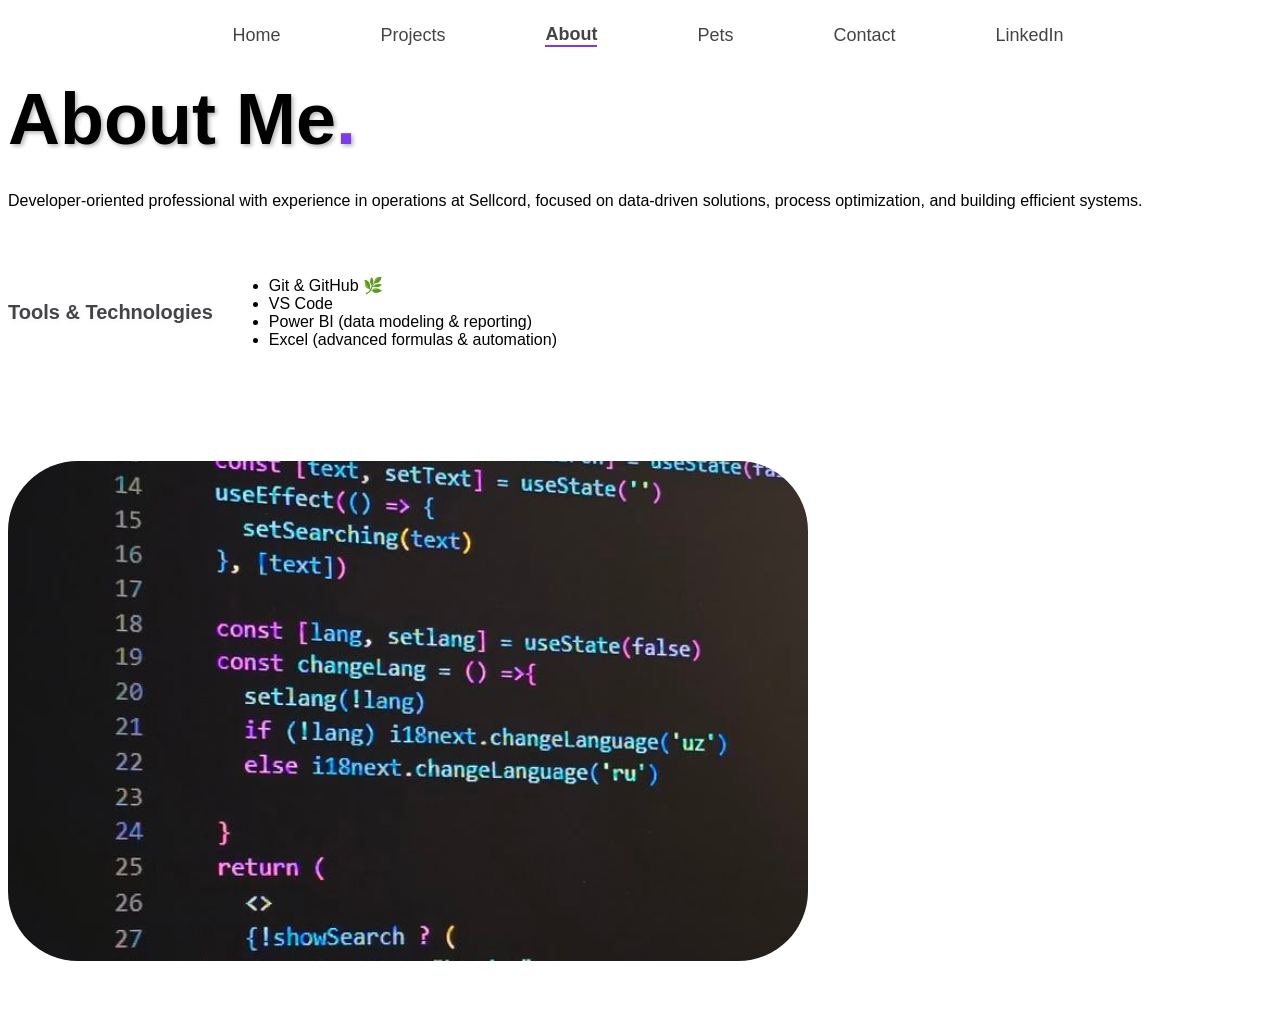
==== about.html @ 7e13dedf "Add files via upload" ====
<!DOCTYPE html>
<html lang="en">
<head>
    <meta charset="UTF-8">
    <meta name="viewport" content="width=device-width, initial-scale=1.0">
    <title>About Me</title>
    <link rel="stylesheet" href="style.css">
</head>
<body class="aboutmepage">

    <header class="header">

        <a href="index.html" id="home" >Home</a>
        <a href="https://github.com/melissagarridos?tab=repositories" id="projects">Projects</a>
        <a href="about.html" id="about" class="active">About</a>
        <a href="pets.html" id="pets">Pets</a>
        <a href="contact.html" id="get-in-touch">Contact</a>
        <a href="https://www.linkedin.com/in/melissavgs/" id="linkedin">LinkedIn</a>
        
    </header>


    <section class="centertitle" id="aboutme">
        <span id="centertitle">About Me<span id="highlight">.</span>
    </section>

    <section id="abouttxt">
        <div id="aboutbox"></div>
        <div id="descriptiontxt">Developer-oriented professional with experience in operations at Sellcord, focused on data-driven solutions, process optimization, and building efficient systems.
    
        </div>
        <div class="techtools">
            <span id="tech-title">Tools & Technologies</span>

            <ul id="tools">
                <li>Git & GitHub 🌿</li>
                <li>VS Code</li>
                <li>Power BI (data modeling & reporting)</li>
                <li>Excel (advanced formulas & automation)</li>
            </ul>
        </div>
    </section>
    <section id="tech-section">
        <div>
            <img src="code.jpg" id="photo-code">
        </div>
    </section>
<script src="index.js"></script> 
</body>
</html>
---- style.css ----
* {
    font-family: 'Segoe UI', Tahoma, Geneva, Verdana, sans-serif;
}
:root {
  --primary: #7C3AED;
  --primary-light: #C4B5FD;
  --text: #444444;
  --border: #E5E7EB;
  --bg: #FFFFFF;
  --radius: 8px;
  --shadow: 0 8px 20px rgba(181, 127, 228, 0.15);
}
html, body {
    height: 100%;
    width: 100%;
}

.header {
    top: 0;
    width: 100%;
    position: fixed;
    display: flex;
    justify-content: center;
    align-items: center;
    gap: 100px;
    height: 70px;
    font-weight: 500;
    
}

#home, #projects, #about, #linkedin, #get-in-touch, #pets {
    color: #444444;
    font-family: 'Segoe UI', Tahoma, Geneva, Verdana, sans-serif;
    text-decoration: none;
    font-size: 18px;
    
}

.header #about:hover {
    color: #C4B5FD;
}

.header #home:hover {
    color: #C4B5FD;
}

.header #projects:hover {
    color: #C4B5FD;
}

.header #get-in-touch:hover {
    color: #C4B5FD;
}

.header #linkedin:hover {
    color: #C4B5FD;
}

.header #pets:hover {
    color: #C4B5FD;
}

.header a.active {
  font-weight: 600;
  border-bottom: 2px solid #7C3AED;
}

.layout {
    display: grid;
    grid-template-columns: 50% 50%;
    height: calc(100dvh - 70px);
}


.personal-information {
    display: grid;
    grid-template-rows: 1fr 0.3fr 1.5fr 0.5fr 0.3fr 0.5fr 1fr;
        grid-template-areas:
        "empty"
        "presentation"
        "title"
        "description"
        "skill"
        "."
        ".";

    height: 100%;
    margin-left: 50px;
}

#presentation { 
    grid-area: presentation;
    font-size: 18px;
}

#title { 
    grid-area: title; 
    font-size: 100px;
    font-weight: bold;
    text-shadow: 2px 2px 4px rgba(0, 0, 0, 0.3);
}

#contacttitle {
    display: flex;
    justify-content: center;
    align-items: center;
    margin-top: 50px;
    font-size: 100px;
    font-weight: bold;
    text-shadow: 2px 2px 4px rgba(0, 0, 0, 0.3);
}

#highlight { 
    color: #7C3AED;
}

#description { 
    margin-top: 20px;
    grid-area: description; 
    font-size: 18px;
    color: #444444;

}

.skill-box {
    grid-area: skill;
    display: flex;
    gap: 16px; 
    margin-top: 10px;
    font-size: 15px;
    
}

#skills {
    text-shadow: 2px 2px 4px rgba(0, 0, 0, 0.3);
    font-size: 32px;
}

#skills:hover {
    transform: translateY(-2px);
}

.contacts #contact:hover {
    color: #C4B5FD;
    transform: translateY(-2px);
    box-shadow: 0 8px 20px rgba(181, 127, 228, 0.35);
    color: aliceblue;
}

.contacts #linkedin:hover {
    color: #C4B5FD;
    transform: translateY(-2px);
    box-shadow: 0 8px 20px rgba(181, 127, 228, 0.35);
    color: aliceblue;
}

.contacts #github:hover {
    color: #C4B5FD;
    transform: translateY(-2px);
    box-shadow: 0 8px 20px rgba(181, 127, 228, 0.35);
    color: aliceblue;
}

.photo {
    display: flex;
    align-items: center;
    justify-content: center;
}

.photo img {
    width: 300px;
    height: 300px;
    border-radius: 50%;
    object-fit: cover;
    display: block;
    margin: 0 auto 1rem;
    padding: 30px;
    border: 2px solid #e8d5ff;
    transition: border-color 0.3s;
}

.photo img:hover {
    color: #C4B5FD;
    transform: translateY(-2px);
    box-shadow: 0 8px 20px rgba(181, 127, 228, 0.35);
}

body.aboutmepage {
    display: grid;
    grid-template-rows: auto auto 600px auto;

    grid-template-areas:
        "title"
        "description"
        "stack"
        "stack";
    height: 100vh;
    gap: 32px;

} 

.centertitle {
    grid-area: title;
    display: flex;
}

#centertitle  {
    margin-top: 70px;
    display: flex;
    align-items: flex-end;
    font-size: 72px;
    font-weight: bold;
    text-shadow: 2px 2px 4px rgba(0, 0, 0, 0.3);
}

#abouttxt {
    grid-area: description;
    margin-right: 90px;
}

.techtools {
    display: flex;
    gap: 16px; 
    margin-top: 50px;
}

#tech-title {
    display: flex;
    align-items: center;
    gap: 2em;
    font-size: 20px;
    font-weight: bold;
    color: #444444;
    text-shadow: 2px 2px 4px rgba(181, 127, 228, 0.1);
}

#tech-section {
    display: flex;
    align-items: center;
    grid-area: stack;
}

#photo-code {
    height: 500px;
    width: 800px;
    border-radius: 70px;
    object-fit: cover;
}

.field {
  display: flex;
  flex-direction: column;
  gap: 6px;
  margin-top: 0;
}

#submitbtn {
  width: 100%;
  height: 48px;
  border-radius: var(--radius);
  background: var(--primary);
  border: none;
  color: #fff;
  font-size: 14px;
  font-weight: 600;
  cursor: pointer;
  transition: all 0.25s ease;
}

#submitbtn:hover {
  transform: translateY(-2px);
  box-shadow: var(--shadow);
}
.success-msg {
    display: none;
    background: rgba(184,255,87,0.07);
    padding: 1.2rem 1.5rem;

    font-size: 0.85rem;
    text-align: center;
    line-height: 1.6;
}

.contact-form {
  width: 100%;
  max-width: 500px;
  display: flex;
  flex-direction: column;
  gap: 20px;
}

input,
textarea {
  width: 100%;
  padding: 12px 14px;
  border-radius: var(--radius);
  border: 1px solid var(--border);
  font-size: 14px;
  font-family: inherit;
  transition: all 0.2s ease;
}

input:focus,
textarea:focus {
  outline: none;
  border-color: var(--primary);
  box-shadow: 0 0 0 3px rgba(124, 58, 237, 0.15);
}

#form {
  display: flex;
  justify-content: center;
  align-items: center;
  padding-top: 50px; /* space for fixed header */
}

.petslayout {
    display: grid;
    grid-template-rows: auto auto;

    grid-template-areas:
        "title"
        "cards";

    height: 100vh;
  
}

.centertitle {
    grid-area: title;
    align-items: flex-start;
}

.cardcontainer {
    grid-area: cards;
    display: grid;
    grid-template-columns: repeat(4, 1fr);
    gap: 5px;
    justify-items: center; /* centra las cards */
}
.petcard {
    width: 300px;
    height: 400px;
    perspective: 1000px; /* clave para 3D */
}

.cardinner {
    width: 100%;
    height: 100%;
    position: relative;
    transition: transform 0.6s;
    transform-style: preserve-3d;
}

/* Aquí ocurre el flip */
.petcard:hover .cardinner {
    transform: rotateY(180deg);
}

.cardfront, .cardback {
    position: absolute;
    width: 100%;
    height: 100%;
    border-radius: 25px;
    backface-visibility: hidden; /* oculta el lado trasero */
}


/* Reverso */
.cardback {
    background-color: #e8d5ff;
    transform: rotateY(180deg);
    display: flex;
    justify-content: center;
    align-items: center;
    flex-direction: column;
}

.cardfront {
    background-color: #C4B5FD;
    border-radius: 25px;
    overflow: hidden; /* 🔑 clave: recorta la imagen dentro del borde */
}

.petphoto {
    width: 100%;
    height: 100%;
}

.petphoto img {
    width: 100%;
    height: 100%;
    object-fit: cover;   /* llena sin deformarse */
    object-position: center; /* centra la imagen */
    display: block;
}
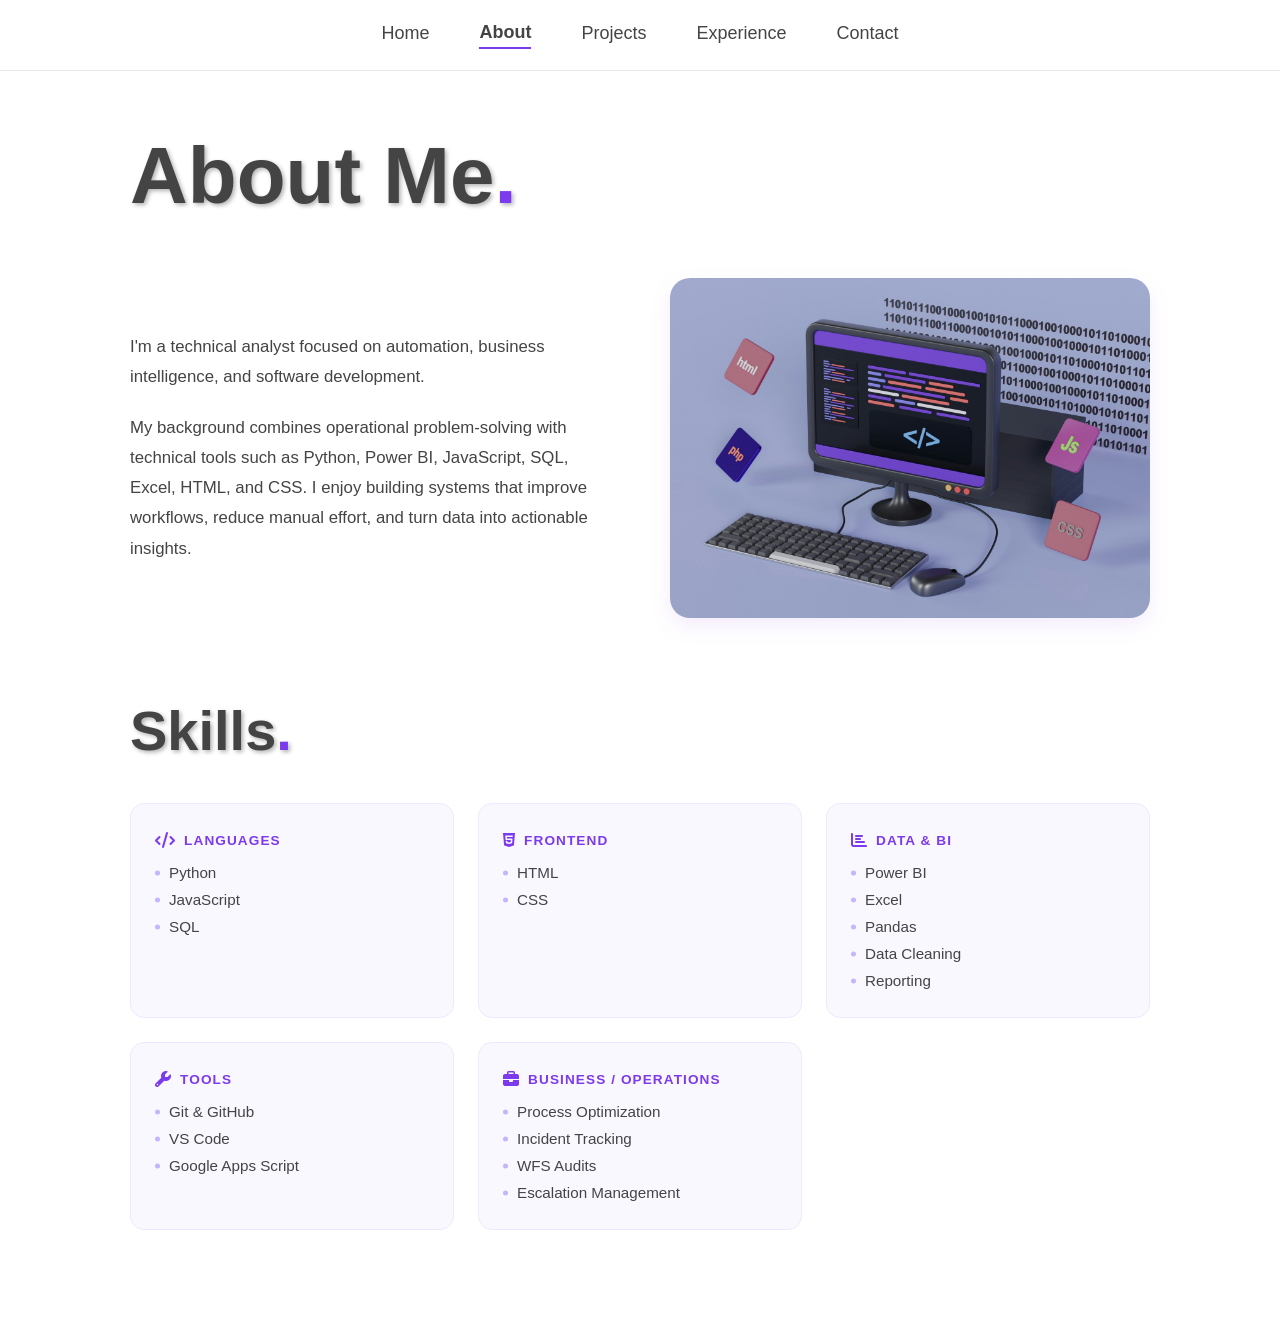
==== commit 55dc59dd: "update" ====
--- a/about.html
+++ b/about.html
@@ -3,48 +3,111 @@
 <head>
     <meta charset="UTF-8">
     <meta name="viewport" content="width=device-width, initial-scale=1.0">
-    <title>About Me</title>
+    <title>About — Melissa Garrido</title>
     <link rel="stylesheet" href="style.css">
+    <link rel="stylesheet" href="https://cdnjs.cloudflare.com/ajax/libs/font-awesome/6.4.0/css/all.min.css">
 </head>
-<body class="aboutmepage">
+<body>
+
 
     <header class="header">
-
-        <a href="index.html" id="home" >Home</a>
-        <a href="https://github.com/melissagarridos?tab=repositories" id="projects">Projects</a>
-        <a href="about.html" id="about" class="active">About</a>
-        <a href="pets.html" id="pets">Pets</a>
-        <a href="contact.html" id="get-in-touch">Contact</a>
-        <a href="https://www.linkedin.com/in/melissavgs/" id="linkedin">LinkedIn</a>
-        
+        <a href="index.html" class="headerbtn">Home</a>
+        <a href="about.html" class="active headerbtn">About</a>
+        <a href="projects.html" class="headerbtn">Projects</a>
+        <a href="experience.html" class="headerbtn">Experience</a>
+        <a href="contact.html" class="headerbtn">Contact</a>
     </header>
 
+    <main class="about-page">
 
-    <section class="centertitle" id="aboutme">
-        <span id="centertitle">About Me<span id="highlight">.</span>
-    </section>
+        <!-- ── Page Title ── -->
+        <section class="about-hero">
+            <h1 class="title">About Me<span class="highlight">.</span></h1>
+        </section>
 
-    <section id="abouttxt">
-        <div id="aboutbox"></div>
-        <div id="descriptiontxt">Developer-oriented professional with experience in operations at Sellcord, focused on data-driven solutions, process optimization, and building efficient systems.
-    
-        </div>
-        <div class="techtools">
-            <span id="tech-title">Tools & Technologies</span>
+        <!-- ── Bio + Photo ── -->
+        <section class="about-bio-grid">
+            <div class="about-bio-text">
+                <p>
+                    I'm a technical analyst focused on automation, business intelligence, and software development.
+                </p>
+                <p>
+                    My background combines operational problem-solving with technical tools such as Python, Power BI, JavaScript, SQL, Excel, HTML, and CSS. I enjoy building systems that improve workflows, reduce manual effort, and turn data into actionable insights.
+                </p>
+            </div>
+            <div class="about-photo">
+                <img src="Assets/coding.jpg" alt="Melissa at work" id="photo-code">
+            </div>
+        </section>
 
-            <ul id="tools">
-                <li>Git & GitHub 🌿</li>
-                <li>VS Code</li>
-                <li>Power BI (data modeling & reporting)</li>
-                <li>Excel (advanced formulas & automation)</li>
-            </ul>
-        </div>
-    </section>
-    <section id="tech-section">
-        <div>
-            <img src="code.jpg" id="photo-code">
-        </div>
-    </section>
-<script src="index.js"></script> 
+        <!-- ── Skills ── -->
+        <section class="about-skills">
+            <h2 class="about-skills-title">Skills<span class="highlight">.</span></h2>
+
+            <div class="skills-grid">
+
+                <div class="skill-category">
+                    <h3 class="skill-cat-title">
+                        <i class="fa-solid fa-code"></i> Languages
+                    </h3>
+                    <ul class="skill-list">
+                        <li>Python</li>
+                        <li>JavaScript</li>
+                        <li>SQL</li>
+                    </ul>
+                </div>
+
+                <div class="skill-category">
+                    <h3 class="skill-cat-title">
+                        <i class="fa-brands fa-html5"></i> Frontend
+                    </h3>
+                    <ul class="skill-list">
+                        <li>HTML</li>
+                        <li>CSS</li>
+                    </ul>
+                </div>
+
+                <div class="skill-category">
+                    <h3 class="skill-cat-title">
+                        <i class="fa-solid fa-chart-bar"></i> Data &amp; BI
+                    </h3>
+                    <ul class="skill-list">
+                        <li>Power BI</li>
+                        <li>Excel</li>
+                        <li>Pandas</li>
+                        <li>Data Cleaning</li>
+                        <li>Reporting</li>
+                    </ul>
+                </div>
+
+                <div class="skill-category">
+                    <h3 class="skill-cat-title">
+                        <i class="fa-solid fa-wrench"></i> Tools
+                    </h3>
+                    <ul class="skill-list">
+                        <li>Git &amp; GitHub</li>
+                        <li>VS Code</li>
+                        <li>Google Apps Script</li>
+                    </ul>
+                </div>
+
+                <div class="skill-category">
+                    <h3 class="skill-cat-title">
+                        <i class="fa-solid fa-briefcase"></i> Business / Operations
+                    </h3>
+                    <ul class="skill-list">
+                        <li>Process Optimization</li>
+                        <li>Incident Tracking</li>
+                        <li>WFS Audits</li>
+                        <li>Escalation Management</li>
+                    </ul>
+                </div>
+
+            </div>
+        </section>
+
+    </main>
+
+    <script src="index.js"></script>
 </body>
 </html>
--- a/style.css
+++ b/style.css
@@ -1,257 +1,409 @@
-* {
-    font-family: 'Segoe UI', Tahoma, Geneva, Verdana, sans-serif;
-}
+/* ══════════════════════════════════════════════════════
+   MELISSA GARRIDO — PORTFOLIO STYLES
+   Structure:
+     1. CSS Variables & Reset
+     2. Header
+     3. Home Layout
+     4. Titles (shared)
+     5. About Page
+     6. Contact Page
+     7. Pets Page
+     8. Responsive — Tablet  (≤ 1024px)
+     9. Responsive — Mobile  (≤ 768px)
+    10. Responsive — Small   (≤ 480px)
+   ══════════════════════════════════════════════════════ */
+
+
+/* ─── 1. CSS VARIABLES & RESET ───────────────────────── */
 :root {
-  --primary: #7C3AED;
+  --primary:       #7C3AED;
   --primary-light: #C4B5FD;
-  --text: #444444;
-  --border: #E5E7EB;
-  --bg: #FFFFFF;
-  --radius: 8px;
-  --shadow: 0 8px 20px rgba(181, 127, 228, 0.15);
-}
-html, body {
-    height: 100%;
-    width: 100%;
-}
-
+  --text:          #444444;
+  --border:        #E5E7EB;
+  --bg:            #FFFFFF;
+  --radius:        8px;
+  --shadow:        0 8px 20px rgba(181, 127, 228, 0.15);
+  --hover-shadow:  0 20px 50px rgba(181, 127, 228, 0.20);
+  --text-shadow:   2px 2px 4px rgba(0, 0, 0, 0.3);
+  --header-height: 70px;
+}
+
+*,
+*::before,
+*::after {
+  box-sizing: border-box;
+}
+
+body {
+  margin: 0;
+  padding-top: var(--header-height); /* always offset fixed header */
+  color: var(--text);
+  background: var(--bg);
+  font-family: 'Segoe UI', Tahoma, Geneva, Verdana, sans-serif;
+}
+
+
+/* ─── 2. HEADER ──────────────────────────────────────── */
 .header {
-    top: 0;
-    width: 100%;
-    position: fixed;
-    display: flex;
-    justify-content: center;
-    align-items: center;
-    gap: 100px;
-    height: 70px;
-    font-weight: 500;
-    
-}
-
-#home, #projects, #about, #linkedin, #get-in-touch, #pets {
-    color: #444444;
-    font-family: 'Segoe UI', Tahoma, Geneva, Verdana, sans-serif;
-    text-decoration: none;
-    font-size: 18px;
-    
-}
-
-.header #about:hover {
-    color: #C4B5FD;
-}
-
-.header #home:hover {
-    color: #C4B5FD;
-}
-
-.header #projects:hover {
-    color: #C4B5FD;
-}
-
-.header #get-in-touch:hover {
-    color: #C4B5FD;
-}
-
-.header #linkedin:hover {
-    color: #C4B5FD;
-}
-
-.header #pets:hover {
-    color: #C4B5FD;
-}
-
-.header a.active {
+  position: fixed;
+  top: 0;
+  left: 0;
+  width: 100%;
+  height: var(--header-height);
+  display: flex;
+  flex-wrap: wrap;
+  justify-content: center;
+  align-items: center;
+  gap: 50px;
+  padding: 0.5rem 1rem;
+  background: var(--bg);
+  box-shadow: 0 1px 0 var(--border);
+  z-index: 100;
+}
+
+.headerbtn {
+  color: var(--text);
+  text-decoration: none;
+  font-size: 18px;
+  font-weight: 500;
+  padding-bottom: 4px;
+  transition: color 0.2s ease;
+}
+
+.headerbtn:hover {
+  color: var(--primary-light);
+}
+
+/* NOTE: in your HTML, merge the two class attributes on the Home link:
+   class="headerbtn active"  — the second class= overwrites the first */
+.headerbtn.active {
   font-weight: 600;
-  border-bottom: 2px solid #7C3AED;
-}
-
+  color: var(--text);
+  border-bottom: 2px solid var(--primary);
+}
+
+
+/* ─── 3. HOME LAYOUT ─────────────────────────────────── */
 .layout {
-    display: grid;
-    grid-template-columns: 50% 50%;
-    height: calc(100dvh - 70px);
-}
-
+  display: grid;
+  grid-template-columns: 50% 50%;
+  min-height: calc(100dvh - var(--header-height));
+  align-items: center;
+}
 
 .personal-information {
-    display: grid;
-    grid-template-rows: 1fr 0.3fr 1.5fr 0.5fr 0.3fr 0.5fr 1fr;
-        grid-template-areas:
-        "empty"
-        "presentation"
-        "title"
-        "description"
-        "skill"
-        "."
-        ".";
-
-    height: 100%;
-    margin-left: 50px;
-}
-
-#presentation { 
-    grid-area: presentation;
-    font-size: 18px;
-}
-
-#title { 
-    grid-area: title; 
-    font-size: 100px;
-    font-weight: bold;
-    text-shadow: 2px 2px 4px rgba(0, 0, 0, 0.3);
-}
-
+  display: flex;
+  flex-direction: column;
+  justify-content: center;
+  gap: 16px;
+  padding: 60px 40px 60px 50px;
+}
+
+.presentation {
+  font-size: 18px;
+}
+
+.main-title {
+  font-size: clamp(2.2rem, 5vw, 62px);
+  font-weight: bold;
+  line-height: 1.05;
+  text-shadow: var(--text-shadow);
+  margin: 0;
+}
+
+.highlight {
+  color: var(--primary);
+}
+
+.index-description {
+  font-size: 18px;
+  color: var(--text);
+  max-width: 520px;
+}
+
+.skill-box {
+  display: flex;
+  gap: 16px;
+  flex-wrap: wrap;
+}
+
+.skills {
+  font-size: 40px;
+  text-shadow: var(--text-shadow);
+  transition: transform 0.2s ease;
+}
+
+.skills:hover {
+  transform: translateY(-2px);
+}
+
+
+/* CTA Buttons (LinkedIn, GitHub, Resume) */
+.buttons {
+  display: flex;
+  gap: 12px;
+  flex-wrap: wrap;
+  margin-top: 4px;
+}
+
+.cta-btn {
+  display: inline-flex;
+  align-items: center;
+  gap: 8px;
+  padding: 10px 22px;
+  border-radius: 20px;
+  font-size: 14px;
+  font-weight: 600;
+  text-decoration: none;
+  transition: transform 0.2s ease, box-shadow 0.2s ease, background 0.2s ease;
+  cursor: pointer;
+  white-space: nowrap;
+}
+
+/* Filled variant — primary actions */
+.cta-btn.filled {
+  background: var(--primary);
+  color: #fff;
+  border: 2px solid var(--primary);
+}
+
+.cta-btn.filled:hover {
+  background: #6d28d9;
+  border-color: #6d28d9;
+  transform: translateY(-2px);
+  box-shadow: var(--shadow);
+}
+
+/* Outlined variant — secondary actions */
+.cta-btn.outline {
+  background: transparent;
+  color: var(--primary);
+  border: 2px solid var(--primary);
+}
+
+.cta-btn.outline:hover {
+  background: var(--primary);
+  color: #fff;
+  transform: translateY(-2px);
+  box-shadow: var(--shadow);
+}
+
+/* Photo column */
+.photo {
+  display: flex;
+  align-items: center;
+  justify-content: center;
+}
+
+.photo img {
+  width: 400px;
+  height: 400px;
+  border-radius: 50%;
+  object-fit: cover;
+  padding: 30px;
+  border: 2px solid #e8d5ff;
+  transition: transform 0.3s ease, box-shadow 0.3s ease, border-color 0.3s ease;
+}
+
+.photo img:hover {
+  transform: translateY(-4px);
+  box-shadow: 0 8px 24px rgba(181, 127, 228, 0.35);
+  border-color: var(--primary-light);
+}
+
+
+/* ─── 4. TITLES (shared across pages) ───────────────── */
+.title {
+  font-size: clamp(2rem, 8vw, 5rem);
+  font-weight: bold;
+  text-shadow: var(--text-shadow);
+}
+
+.center-title {
+  font-size: clamp(2rem, 8vw, 5rem);
+  font-weight: bold;
+  text-shadow: var(--text-shadow);
+  text-align: center;
+}
+
+
+/* ─── 5. ABOUT PAGE ──────────────────────────────────── */
+.about-page {
+  max-width: 1100px;
+  margin: 0 auto;
+  padding: 60px 40px 100px;
+}
+
+/* Hero */
+.about-hero {
+  margin-bottom: 56px;
+}
+
+.about-hero .title {
+  margin: 0;
+}
+
+/* Bio + Photo two-column grid */
+.about-bio-grid {
+  display: grid;
+  grid-template-columns: 1fr 1fr;
+  gap: 60px;
+  align-items: center;
+  margin-bottom: 80px;
+}
+
+.about-bio-text p {
+  font-size: 1.05rem;
+  line-height: 1.8;
+  color: var(--text);
+  margin: 0 0 20px;
+}
+
+.about-bio-text p:last-child {
+  margin-bottom: 0;
+}
+
+.about-photo {
+  display: flex;
+  justify-content: center;
+}
+
+#photo-code {
+  width: 100%;
+  max-width: 480px;
+  height: 340px;
+  object-fit: cover;
+  border-radius: 20px;
+  display: block;
+  box-shadow: var(--shadow);
+  transition: box-shadow 0.3s ease, transform 0.3s ease;
+}
+
+#photo-code:hover {
+  transform: translateY(-4px);
+  box-shadow: var(--hover-shadow);
+}
+
+/* Skills section */
+.about-skills-title {
+  font-size: clamp(2rem, 5vw, 3.5rem);
+  font-weight: bold;
+  text-shadow: var(--text-shadow);
+  margin: 0 0 40px;
+}
+
+.skills-grid {
+  display: grid;
+  grid-template-columns: repeat(3, 1fr);
+  gap: 24px;
+}
+
+.skill-category {
+  background: #faf8ff;
+  border: 1px solid #ede9fe;
+  border-radius: 14px;
+  padding: 28px 24px;
+  transition: box-shadow 0.25s ease, transform 0.25s ease;
+}
+
+.skill-category:hover {
+  transform: translateY(-3px);
+  box-shadow: var(--shadow);
+}
+
+.skill-cat-title {
+  font-size: 0.85rem;
+  font-weight: 700;
+  text-transform: uppercase;
+  letter-spacing: 0.08em;
+  color: var(--primary);
+  margin: 0 0 16px;
+  display: flex;
+  align-items: center;
+  gap: 8px;
+}
+
+.skill-cat-title i {
+  font-size: 1rem;
+}
+
+.skill-list {
+  list-style: none;
+  padding: 0;
+  margin: 0;
+  display: flex;
+  flex-direction: column;
+  gap: 10px;
+}
+
+.skill-list li {
+  font-size: 0.95rem;
+  color: var(--text);
+  padding-left: 14px;
+  position: relative;
+}
+
+.skill-list li::before {
+  content: "";
+  position: absolute;
+  left: 0;
+  top: 50%;
+  transform: translateY(-50%);
+  width: 5px;
+  height: 5px;
+  border-radius: 50%;
+  background: var(--primary-light);
+}
+
+
+/* ─── 6. CONTACT PAGE ────────────────────────────────── */
 #contacttitle {
-    display: flex;
-    justify-content: center;
-    align-items: center;
-    margin-top: 50px;
-    font-size: 100px;
-    font-weight: bold;
-    text-shadow: 2px 2px 4px rgba(0, 0, 0, 0.3);
-}
-
-#highlight { 
-    color: #7C3AED;
-}
-
-#description { 
-    margin-top: 20px;
-    grid-area: description; 
-    font-size: 18px;
-    color: #444444;
-
-}
-
-.skill-box {
-    grid-area: skill;
-    display: flex;
-    gap: 16px; 
-    margin-top: 10px;
-    font-size: 15px;
-    
-}
-
-#skills {
-    text-shadow: 2px 2px 4px rgba(0, 0, 0, 0.3);
-    font-size: 32px;
-}
-
-#skills:hover {
-    transform: translateY(-2px);
-}
-
-.contacts #contact:hover {
-    color: #C4B5FD;
-    transform: translateY(-2px);
-    box-shadow: 0 8px 20px rgba(181, 127, 228, 0.35);
-    color: aliceblue;
-}
-
-.contacts #linkedin:hover {
-    color: #C4B5FD;
-    transform: translateY(-2px);
-    box-shadow: 0 8px 20px rgba(181, 127, 228, 0.35);
-    color: aliceblue;
-}
-
-.contacts #github:hover {
-    color: #C4B5FD;
-    transform: translateY(-2px);
-    box-shadow: 0 8px 20px rgba(181, 127, 228, 0.35);
-    color: aliceblue;
-}
-
-.photo {
-    display: flex;
-    align-items: center;
-    justify-content: center;
-}
-
-.photo img {
-    width: 300px;
-    height: 300px;
-    border-radius: 50%;
-    object-fit: cover;
-    display: block;
-    margin: 0 auto 1rem;
-    padding: 30px;
-    border: 2px solid #e8d5ff;
-    transition: border-color 0.3s;
-}
-
-.photo img:hover {
-    color: #C4B5FD;
-    transform: translateY(-2px);
-    box-shadow: 0 8px 20px rgba(181, 127, 228, 0.35);
-}
-
-body.aboutmepage {
-    display: grid;
-    grid-template-rows: auto auto 600px auto;
-
-    grid-template-areas:
-        "title"
-        "description"
-        "stack"
-        "stack";
-    height: 100vh;
-    gap: 32px;
-
-} 
-
-.centertitle {
-    grid-area: title;
-    display: flex;
-}
-
-#centertitle  {
-    margin-top: 70px;
-    display: flex;
-    align-items: flex-end;
-    font-size: 72px;
-    font-weight: bold;
-    text-shadow: 2px 2px 4px rgba(0, 0, 0, 0.3);
-}
-
-#abouttxt {
-    grid-area: description;
-    margin-right: 90px;
-}
-
-.techtools {
-    display: flex;
-    gap: 16px; 
-    margin-top: 50px;
-}
-
-#tech-title {
-    display: flex;
-    align-items: center;
-    gap: 2em;
-    font-size: 20px;
-    font-weight: bold;
-    color: #444444;
-    text-shadow: 2px 2px 4px rgba(181, 127, 228, 0.1);
-}
-
-#tech-section {
-    display: flex;
-    align-items: center;
-    grid-area: stack;
-}
-
-#photo-code {
-    height: 500px;
-    width: 800px;
-    border-radius: 70px;
-    object-fit: cover;
+  display: flex;
+  justify-content: center;
+  align-items: center;
+  margin-top: 50px;
+  font-size: clamp(3rem, 10vw, 100px);
+  font-weight: bold;
+  text-shadow: var(--text-shadow);
+}
+
+#form {
+  display: flex;
+  justify-content: center;
+  align-items: center;
+  padding-top: 50px;
+}
+
+.contact-form {
+  width: 100%;
+  max-width: 500px;
+  display: flex;
+  flex-direction: column;
+  gap: 20px;
 }
 
 .field {
   display: flex;
   flex-direction: column;
   gap: 6px;
-  margin-top: 0;
+}
+
+input,
+textarea {
+  width: 100%;
+  padding: 12px 14px;
+  border-radius: var(--radius);
+  border: 1px solid var(--border);
+  font-size: 14px;
+  font-family: inherit;
+  transition: border-color 0.2s ease, box-shadow 0.2s ease;
+}
+
+input:focus,
+textarea:focus {
+  outline: none;
+  border-color: var(--primary);
+  box-shadow: 0 0 0 3px rgba(124, 58, 237, 0.15);
 }
 
 #submitbtn {
@@ -264,133 +416,1165 @@
   font-size: 14px;
   font-weight: 600;
   cursor: pointer;
-  transition: all 0.25s ease;
+  transition: transform 0.25s ease, box-shadow 0.25s ease;
 }
 
 #submitbtn:hover {
   transform: translateY(-2px);
   box-shadow: var(--shadow);
 }
+
 .success-msg {
-    display: none;
-    background: rgba(184,255,87,0.07);
-    padding: 1.2rem 1.5rem;
-
-    font-size: 0.85rem;
-    text-align: center;
-    line-height: 1.6;
-}
-
-.contact-form {
+  display: none;
+  background: rgba(184, 255, 87, 0.07);
+  padding: 1.2rem 1.5rem;
+  font-size: 0.85rem;
+  text-align: center;
+  line-height: 1.6;
+}
+
+
+/* ─── 7. PETS PAGE ───────────────────────────────────── */
+.petslayout {
+  display: grid;
+  grid-template-rows: auto auto;
+  grid-template-areas:
+    "title"
+    "cards";
+  min-height: 100vh;
+  padding-bottom: 40px;
+}
+
+.cardcontainer {
+  grid-area: cards;
+  display: grid;
+  grid-template-columns: repeat(4, 1fr);
+  gap: 5px;
+  justify-items: center;
+}
+
+.petcard {
+  width: 300px;
+  height: 400px;
+  perspective: 1000px;
+}
+
+.cardinner {
   width: 100%;
-  max-width: 500px;
-  display: flex;
+  height: 100%;
+  position: relative;
+  transition: transform 0.6s ease;
+  transform-style: preserve-3d;
+}
+
+.petcard:hover .cardinner {
+  transform: rotateY(180deg);
+}
+
+.cardfront,
+.cardback {
+  position: absolute;
+  width: 100%;
+  height: 100%;
+  border-radius: 25px;
+  backface-visibility: hidden;
+}
+
+.cardfront {
+  background-color: var(--primary-light);
+  border-radius: 25px;
+  overflow: hidden;
+}
+
+.cardback {
+  background-color: #e8d5ff;
+  transform: rotateY(180deg);
+  display: flex;
+  justify-content: center;
+  align-items: center;
   flex-direction: column;
-  gap: 20px;
-}
-
-input,
-textarea {
+}
+
+.petphoto {
   width: 100%;
-  padding: 12px 14px;
-  border-radius: var(--radius);
+  height: 100%;
+}
+
+.petphoto img {
+  width: 100%;
+  height: 100%;
+  object-fit: cover;
+  object-position: center;
+  display: block;
+}
+
+
+/* ══════════════════════════════════════════════════════
+   8. RESPONSIVE — TABLET (≤ 1024px)
+   ══════════════════════════════════════════════════════ */
+@media (max-width: 1024px) {
+
+  .header {
+    gap: 24px;
+  }
+
+  .headerbtn {
+    font-size: 15px;
+  }
+
+  /* Home: stack columns */
+  .layout {
+    grid-template-columns: 1fr;
+    min-height: auto;
+  }
+
+  .personal-information {
+    padding: 40px 24px 20px;
+    order: 2;
+  }
+
+  .photo {
+    order: 1;
+    padding-top: 20px;
+  }
+
+  .photo img {
+    width: 280px;
+    height: 280px;
+  }
+
+  /* Pets: 2 columns */
+  .cardcontainer {
+    grid-template-columns: repeat(2, 1fr);
+  }
+
+  /* About */
+  .about-page {
+    padding: 40px 24px 80px;
+  }
+
+  .about-bio-grid {
+    grid-template-columns: 1fr;
+    gap: 36px;
+  }
+
+  .about-photo {
+    order: -1;
+  }
+
+  #photo-code {
+    height: 300px;
+    max-width: 100%;
+    border-radius: 16px;
+  }
+
+  .skills-grid {
+    grid-template-columns: repeat(2, 1fr);
+  }
+}
+
+
+/* ══════════════════════════════════════════════════════
+   9. RESPONSIVE — MOBILE (≤ 768px)
+   ══════════════════════════════════════════════════════ */
+@media (max-width: 768px) {
+
+  :root {
+    --header-height: 110px; /* header wraps to ~2 rows */
+  }
+
+  .header {
+    height: auto;
+    padding: 0.6rem 1rem;
+    gap: 10px 20px;
+  }
+
+  .headerbtn {
+    font-size: 13px;
+  }
+
+  /* Home */
+  .personal-information {
+    padding: 24px 16px 20px;
+    gap: 12px;
+  }
+
+  .main-title {
+    font-size: clamp(2.5rem, 12vw, 60px);
+    line-height: 1.1;
+  }
+
+  .presentation,
+  .index-description {
+    font-size: 15px;
+  }
+
+  .photo img {
+    width: 200px;
+    height: 200px;
+    padding: 16px;
+  }
+
+  .skills {
+    font-size: 32px;
+  }
+
+  .buttons {
+    gap: 8px;
+  }
+
+  .cta-btn {
+    padding: 9px 16px;
+    font-size: 13px;
+  }
+
+  /* Titles */
+  .title,
+  .center-title {
+    font-size: clamp(2rem, 10vw, 3.5rem);
+    margin-bottom: 16px;
+  }
+
+  /* Pets */
+  .cardcontainer {
+    grid-template-columns: repeat(2, 1fr);
+    gap: 10px;
+    padding: 0 10px;
+  }
+
+  .petcard {
+    width: 100%;
+    max-width: 260px;
+    height: 320px;
+  }
+
+  /* Contact */
+  #form {
+    padding: 20px 10px;
+    align-items: flex-start;
+  }
+
+  .contact-form {
+    max-width: 100%;
+  }
+
+  /* About */
+  .about-page {
+    padding: 32px 16px 60px;
+  }
+
+  #photo-code {
+    height: 240px;
+    border-radius: 12px;
+  }
+
+  .skills-grid {
+    grid-template-columns: 1fr;
+  }
+}
+
+/* ══════════════════════════════════════════════════════
+   10. RESPONSIVE — SMALL PHONES (≤ 480px)
+   ══════════════════════════════════════════════════════ */
+@media (max-width: 480px) {
+
+  :root {
+    --header-height: 130px;
+  }
+
+  .header {
+    gap: 8px 14px;
+  }
+
+  .headerbtn {
+    font-size: 12px;
+  }
+
+  /* Home */
+  .main-title {
+    font-size: clamp(2rem, 13vw, 48px);
+  }
+
+  .presentation,
+  .index-description {
+    font-size: 14px;
+  }
+
+  .photo img {
+    width: 160px;
+    height: 160px;
+    padding: 12px;
+  }
+
+  .skills {
+    font-size: 28px;
+  }
+
+  /* Pets: single column */
+  .cardcontainer {
+    grid-template-columns: 1fr;
+  }
+
+  .petcard {
+    width: 100%;
+    max-width: 320px;
+    height: 360px;
+  }
+
+  /* About */
+  #photo-code {
+    height: 200px;
+    border-radius: 10px;
+  }
+}
+
+
+/* ══════════════════════════════════════════════════════
+   11. HOME PAGE — SECTIONS (Projects, Experience, Certs)
+   ══════════════════════════════════════════════════════ */
+
+.home-section {
+  padding: 80px 0;
+}
+
+.home-section-alt {
+  background: #faf8ff;
+  border-top: 1px solid #ede9fe;
+  border-bottom: 1px solid #ede9fe;
+}
+
+.home-section-inner {
+  max-width: 1100px;
+  margin: 0 auto;
+  padding: 0 40px;
+}
+
+.home-section-header {
+  display: flex;
+  align-items: baseline;
+  justify-content: space-between;
+  margin-bottom: 40px;
+}
+
+.home-section-title {
+  font-size: clamp(1.8rem, 4vw, 2.8rem);
+  font-weight: bold;
+  text-shadow: var(--text-shadow);
+  margin: 0;
+}
+
+.section-link {
+  font-size: 0.9rem;
+  font-weight: 600;
+  color: var(--primary);
+  text-decoration: none;
+  display: flex;
+  align-items: center;
+  gap: 6px;
+  transition: gap 0.2s ease;
+}
+
+.section-link:hover {
+  gap: 10px;
+}
+
+/* ── Home Project Cards ── */
+.home-projects-grid {
+  display: grid;
+  grid-template-columns: repeat(3, 1fr);
+  gap: 24px;
+}
+
+.home-project-card {
+  background: #fff;
+  border: 1px solid #ede9fe;
+  border-radius: 16px;
+  padding: 28px 24px;
+  display: flex;
+  flex-direction: column;
+  gap: 12px;
+  transition: transform 0.25s ease, box-shadow 0.25s ease;
+}
+
+.home-project-card:hover {
+  transform: translateY(-4px);
+  box-shadow: var(--shadow);
+}
+
+.hpc-top {
+  display: flex;
+  align-items: center;
+  justify-content: space-between;
+}
+
+.hpc-icon {
+  width: 44px;
+  height: 44px;
+  background: #f3f0ff;
+  border-radius: 10px;
+  display: flex;
+  align-items: center;
+  justify-content: center;
+  font-size: 1.3rem;
+  color: var(--primary);
+}
+
+.hpc-badge {
+  font-size: 0.72rem;
+  font-weight: 700;
+  text-transform: uppercase;
+  letter-spacing: 0.07em;
+  color: var(--primary);
+  background: #f3f0ff;
+  padding: 4px 10px;
+  border-radius: 20px;
+}
+
+.hpc-title {
+  font-size: 1rem;
+  font-weight: 700;
+  color: #222;
+  margin: 0;
+}
+
+.hpc-desc {
+  font-size: 0.88rem;
+  color: #666;
+  line-height: 1.6;
+  margin: 0;
+  flex: 1;
+}
+
+.hpc-tags {
+  display: flex;
+  gap: 6px;
+  flex-wrap: wrap;
+}
+
+.hpc-tags span {
+  font-size: 0.75rem;
+  background: #f3f0ff;
+  color: var(--primary);
+  padding: 3px 10px;
+  border-radius: 20px;
+}
+
+.hpc-link {
+  font-size: 0.85rem;
+  font-weight: 600;
+  color: var(--primary);
+  text-decoration: none;
+  display: flex;
+  align-items: center;
+  gap: 6px;
+  margin-top: 4px;
+  transition: gap 0.2s ease;
+}
+
+.hpc-link:hover {
+  gap: 10px;
+}
+
+/* ── Experience Snapshot ── */
+.exp-snapshot {
+  display: grid;
+  grid-template-columns: 260px 1fr;
+  gap: 40px;
+  align-items: start;
+}
+
+.exp-snap-role {
+  display: flex;
+  flex-direction: column;
+  gap: 8px;
+}
+
+.exp-snap-year {
+  font-size: 0.8rem;
+  font-weight: 600;
+  text-transform: uppercase;
+  letter-spacing: 0.08em;
+  color: var(--primary);
+}
+
+.exp-snap-info h3 {
+  font-size: 1.15rem;
+  font-weight: 700;
+  margin: 0 0 4px;
+  color: #222;
+}
+
+.exp-snap-company {
+  font-size: 0.9rem;
+  color: #888;
+}
+
+.exp-snap-bullets {
+  list-style: none;
+  padding: 0;
+  margin: 0;
+  display: flex;
+  flex-direction: column;
+  gap: 10px;
+}
+
+.exp-snap-bullets li {
+  font-size: 0.95rem;
+  color: var(--text);
+  padding-left: 18px;
+  position: relative;
+  line-height: 1.5;
+}
+
+.exp-snap-bullets li::before {
+  content: "";
+  position: absolute;
+  left: 0;
+  top: 9px;
+  width: 6px;
+  height: 6px;
+  border-radius: 50%;
+  background: var(--primary);
+}
+
+/* ── Certs Row ── */
+.home-certs-row {
+  display: flex;
+  gap: 12px;
+  flex-wrap: wrap;
+  margin-bottom: 20px;
+}
+
+.home-cert-pill {
+  display: flex;
+  align-items: center;
+  gap: 8px;
+  padding: 10px 18px;
+  background: #fff;
+  border: 1px solid #ede9fe;
+  border-radius: 30px;
+  font-size: 0.88rem;
+  font-weight: 500;
+  color: #444;
+  transition: box-shadow 0.2s ease, transform 0.2s ease;
+}
+
+.home-cert-pill i {
+  color: var(--primary);
+}
+
+.home-cert-pill:hover {
+  transform: translateY(-2px);
+  box-shadow: var(--shadow);
+}
+
+.home-currently-learning {
+  font-size: 0.9rem;
+  color: #777;
+  display: flex;
+  gap: 10px;
+  flex-wrap: wrap;
+  align-items: center;
+}
+
+.currently-label {
+  font-weight: 700;
+  color: var(--primary);
+}
+
+.currently-items {
+  font-style: italic;
+}
+
+
+/* ══════════════════════════════════════════════════════
+   12. PROJECTS PAGE
+   ══════════════════════════════════════════════════════ */
+
+.projects-page {
+  max-width: 1100px;
+  margin: 0 auto;
+  padding: 60px 40px 100px;
+}
+
+.projects-hero {
+  margin-bottom: 16px;
+}
+
+.projects-hero .title {
+  margin: 0 0 12px;
+}
+
+.projects-subtitle {
+  font-size: 1rem;
+  color: #777;
+  margin: 0 0 56px;
+}
+
+.projects-section {
+  margin-bottom: 72px;
+}
+
+.section-label {
+  font-size: 0.8rem;
+  font-weight: 700;
+  text-transform: uppercase;
+  letter-spacing: 0.12em;
+  color: var(--primary);
+  margin: 0 0 28px;
+  display: flex;
+  align-items: center;
+  gap: 8px;
+}
+
+/* Featured grid: 1 card wide on first, 2 below */
+.featured-grid {
+  display: grid;
+  grid-template-columns: 1fr 1fr;
+  gap: 24px;
+}
+
+.featured-grid .featured-card:first-child {
+  grid-column: 1 / -1; /* first card spans full width */
+}
+
+.project-card {
+  background: #fff;
+  border: 1px solid #ede9fe;
+  border-radius: 18px;
+  overflow: hidden;
+  transition: transform 0.25s ease, box-shadow 0.25s ease;
+}
+
+.project-card:hover {
+  transform: translateY(-4px);
+  box-shadow: var(--hover-shadow);
+}
+
+.project-card-header {
+  position: relative;
+  background: #f3f0ff;
+}
+
+.placeholder-screenshot {
+  height: 180px;
+  display: flex;
+  flex-direction: column;
+  align-items: center;
+  justify-content: center;
+  gap: 10px;
+  color: var(--primary-light);
+}
+
+.placeholder-icon {
+  font-size: 3rem;
+}
+
+.placeholder-label {
+  font-size: 0.78rem;
+  font-weight: 600;
+  text-transform: uppercase;
+  letter-spacing: 0.08em;
+  color: #b8a9e0;
+}
+
+/* Wide first card gets taller screenshot */
+.featured-card:first-child .placeholder-screenshot {
+  height: 240px;
+}
+
+.project-badge {
+  position: absolute;
+  bottom: 12px;
+  left: 16px;
+  font-size: 0.72rem;
+  font-weight: 700;
+  text-transform: uppercase;
+  letter-spacing: 0.06em;
+  background: var(--primary);
+  color: #fff;
+  padding: 4px 12px;
+  border-radius: 20px;
+}
+
+.project-card-body {
+  padding: 24px;
+  display: flex;
+  flex-direction: column;
+  gap: 14px;
+}
+
+.project-title {
+  font-size: 1.15rem;
+  font-weight: 700;
+  color: #222;
+  margin: 0;
+}
+
+.project-description {
+  font-size: 0.9rem;
+  color: #666;
+  line-height: 1.65;
+  margin: 0;
+}
+
+.project-highlights {
+  list-style: none;
+  padding: 0;
+  margin: 0;
+  display: flex;
+  flex-direction: column;
+  gap: 8px;
+}
+
+.project-highlights li {
+  font-size: 0.88rem;
+  color: var(--text);
+  display: flex;
+  align-items: flex-start;
+  gap: 8px;
+  line-height: 1.5;
+}
+
+.project-highlights li i {
+  color: var(--primary);
+  margin-top: 2px;
+  flex-shrink: 0;
+}
+
+.project-steps {
+  display: flex;
+  align-items: center;
+  gap: 8px;
+  flex-wrap: wrap;
+}
+
+.step {
+  font-size: 0.75rem;
+  font-weight: 600;
+  background: #f3f0ff;
+  color: var(--primary);
+  padding: 4px 12px;
+  border-radius: 20px;
+}
+
+.step-arrow {
+  color: #ccc;
+  font-size: 0.7rem;
+}
+
+.project-links {
+  margin-top: 4px;
+}
+
+/* Mini project cards (category grid) */
+.category-tabs {
+  display: flex;
+  gap: 8px;
+  flex-wrap: wrap;
+  margin-bottom: 24px;
+}
+
+.cat-tab {
+  padding: 8px 20px;
+  border-radius: 20px;
   border: 1px solid var(--border);
-  font-size: 14px;
-  font-family: inherit;
+  background: #fff;
+  font-size: 0.85rem;
+  font-weight: 600;
+  color: #888;
+  cursor: pointer;
   transition: all 0.2s ease;
 }
 
-input:focus,
-textarea:focus {
-  outline: none;
+.cat-tab.active,
+.cat-tab:hover {
+  background: var(--primary);
   border-color: var(--primary);
-  box-shadow: 0 0 0 3px rgba(124, 58, 237, 0.15);
-}
-
-#form {
-  display: flex;
+  color: #fff;
+}
+
+.mini-projects-grid {
+  display: grid;
+  grid-template-columns: repeat(3, 1fr);
+  gap: 16px;
+}
+
+.mini-card {
+  background: #fff;
+  border: 1px solid #ede9fe;
+  border-radius: 14px;
+  padding: 20px;
+  display: flex;
+  align-items: flex-start;
+  gap: 16px;
+  transition: transform 0.2s ease, box-shadow 0.2s ease;
+}
+
+.mini-card:hover {
+  transform: translateY(-3px);
+  box-shadow: var(--shadow);
+}
+
+.mini-card-icon {
+  width: 40px;
+  height: 40px;
+  background: #f3f0ff;
+  border-radius: 10px;
+  display: flex;
+  align-items: center;
   justify-content: center;
-  align-items: center;
-  padding-top: 50px; /* space for fixed header */
-}
-
-.petslayout {
-    display: grid;
-    grid-template-rows: auto auto;
-
-    grid-template-areas:
-        "title"
-        "cards";
-
-    height: 100vh;
-  
-}
-
-.centertitle {
-    grid-area: title;
-    align-items: flex-start;
-}
-
-.cardcontainer {
-    grid-area: cards;
-    display: grid;
-    grid-template-columns: repeat(4, 1fr);
-    gap: 5px;
-    justify-items: center; /* centra las cards */
-}
-.petcard {
-    width: 300px;
-    height: 400px;
-    perspective: 1000px; /* clave para 3D */
-}
-
-.cardinner {
-    width: 100%;
-    height: 100%;
-    position: relative;
-    transition: transform 0.6s;
-    transform-style: preserve-3d;
-}
-
-/* Aquí ocurre el flip */
-.petcard:hover .cardinner {
-    transform: rotateY(180deg);
-}
-
-.cardfront, .cardback {
-    position: absolute;
-    width: 100%;
-    height: 100%;
-    border-radius: 25px;
-    backface-visibility: hidden; /* oculta el lado trasero */
-}
-
-
-/* Reverso */
-.cardback {
-    background-color: #e8d5ff;
-    transform: rotateY(180deg);
-    display: flex;
-    justify-content: center;
-    align-items: center;
-    flex-direction: column;
-}
-
-.cardfront {
-    background-color: #C4B5FD;
-    border-radius: 25px;
-    overflow: hidden; /* 🔑 clave: recorta la imagen dentro del borde */
-}
-
-.petphoto {
-    width: 100%;
-    height: 100%;
-}
-
-.petphoto img {
-    width: 100%;
-    height: 100%;
-    object-fit: cover;   /* llena sin deformarse */
-    object-position: center; /* centra la imagen */
-    display: block;
+  font-size: 1.1rem;
+  color: var(--primary);
+  flex-shrink: 0;
+}
+
+.mini-card-body {
+  flex: 1;
+}
+
+.mini-card-body h4 {
+  font-size: 0.92rem;
+  font-weight: 700;
+  margin: 0 0 6px;
+  color: #222;
+}
+
+.mini-card-body p {
+  font-size: 0.82rem;
+  color: #777;
+  margin: 0 0 10px;
+  line-height: 1.5;
+}
+
+.mini-tags {
+  display: flex;
+  gap: 5px;
+  flex-wrap: wrap;
+}
+
+.mini-tags span {
+  font-size: 0.7rem;
+  background: #f3f0ff;
+  color: var(--primary);
+  padding: 2px 8px;
+  border-radius: 10px;
+}
+
+.mini-link {
+  color: #ccc;
+  font-size: 1.1rem;
+  text-decoration: none;
+  transition: color 0.2s ease;
+  flex-shrink: 0;
+  padding-top: 2px;
+}
+
+.mini-link:hover {
+  color: var(--primary);
+}
+
+
+/* ══════════════════════════════════════════════════════
+   13. EXPERIENCE PAGE
+   ══════════════════════════════════════════════════════ */
+
+.exp-page {
+  max-width: 900px;
+  margin: 0 auto;
+  padding: 60px 40px 100px;
+}
+
+.exp-hero {
+  margin-bottom: 56px;
+}
+
+.exp-hero .title {
+  margin: 0;
+}
+
+.exp-section {
+  margin-bottom: 64px;
+}
+
+/* Timeline */
+.timeline {
+  position: relative;
+  padding-left: 32px;
+  border-left: 2px solid #ede9fe;
+}
+
+.timeline-item {
+  position: relative;
+  margin-bottom: 48px;
+}
+
+.timeline-marker {
+  position: absolute;
+  left: -40px;
+  top: 4px;
+  width: 14px;
+  height: 14px;
+  border-radius: 50%;
+  background: var(--primary);
+  border: 3px solid #fff;
+  box-shadow: 0 0 0 2px var(--primary-light);
+}
+
+.timeline-content {
+  display: flex;
+  flex-direction: column;
+  gap: 12px;
+}
+
+.timeline-meta {
+  display: flex;
+  align-items: center;
+  gap: 16px;
+}
+
+.timeline-date {
+  font-size: 0.78rem;
+  font-weight: 700;
+  text-transform: uppercase;
+  letter-spacing: 0.08em;
+  color: var(--primary);
+}
+
+.timeline-company {
+  font-size: 0.85rem;
+  font-weight: 600;
+  color: #888;
+  background: #f3f0ff;
+  padding: 2px 12px;
+  border-radius: 20px;
+}
+
+.timeline-role {
+  font-size: 1.2rem;
+  font-weight: 700;
+  color: #222;
+  margin: 0;
+}
+
+.timeline-bullets {
+  list-style: none;
+  padding: 0;
+  margin: 0;
+  display: flex;
+  flex-direction: column;
+  gap: 8px;
+}
+
+.timeline-bullets li {
+  font-size: 0.93rem;
+  color: var(--text);
+  padding-left: 16px;
+  position: relative;
+  line-height: 1.55;
+}
+
+.timeline-bullets li::before {
+  content: "";
+  position: absolute;
+  left: 0;
+  top: 8px;
+  width: 5px;
+  height: 5px;
+  border-radius: 50%;
+  background: var(--primary-light);
+}
+
+.timeline-tags {
+  display: flex;
+  gap: 6px;
+  flex-wrap: wrap;
+}
+
+.timeline-tags span {
+  font-size: 0.74rem;
+  background: #f3f0ff;
+  color: var(--primary);
+  padding: 3px 10px;
+  border-radius: 20px;
+  font-weight: 600;
+}
+
+/* Certs grid */
+.certs-grid {
+  display: grid;
+  grid-template-columns: repeat(2, 1fr);
+  gap: 16px;
+}
+
+.cert-card {
+  background: #fff;
+  border: 1px solid #ede9fe;
+  border-radius: 14px;
+  padding: 20px;
+  display: flex;
+  align-items: center;
+  gap: 16px;
+  transition: transform 0.2s ease, box-shadow 0.2s ease;
+}
+
+.cert-card:hover {
+  transform: translateY(-3px);
+  box-shadow: var(--shadow);
+}
+
+.cert-icon {
+  width: 48px;
+  height: 48px;
+  background: #f3f0ff;
+  border-radius: 12px;
+  display: flex;
+  align-items: center;
+  justify-content: center;
+  font-size: 1.4rem;
+  color: var(--primary);
+  flex-shrink: 0;
+}
+
+.cert-body {
+  display: flex;
+  flex-direction: column;
+  gap: 4px;
+}
+
+.cert-body h4 {
+  font-size: 0.95rem;
+  font-weight: 700;
+  color: #222;
+  margin: 0;
+}
+
+.cert-provider {
+  font-size: 0.8rem;
+  color: #888;
+}
+
+.cert-status {
+  font-size: 0.72rem;
+  font-weight: 700;
+  text-transform: uppercase;
+  letter-spacing: 0.06em;
+  padding: 2px 8px;
+  border-radius: 10px;
+  width: fit-content;
+}
+
+.cert-status.completed {
+  background: #dcfce7;
+  color: #16a34a;
+}
+
+.cert-status.in-progress {
+  background: #fef9c3;
+  color: #ca8a04;
+}
+
+/* Currently Learning row */
+.learning-grid {
+  display: flex;
+  gap: 12px;
+  flex-wrap: wrap;
+}
+
+.learning-item {
+  display: flex;
+  align-items: center;
+  gap: 10px;
+  padding: 12px 20px;
+  background: #fff;
+  border: 1px solid #ede9fe;
+  border-radius: 30px;
+  font-size: 0.9rem;
+  font-weight: 500;
+  color: #444;
+  transition: transform 0.2s ease, box-shadow 0.2s ease;
+}
+
+.learning-item i {
+  color: var(--primary);
+  font-size: 1rem;
+}
+
+.learning-item:hover {
+  transform: translateY(-2px);
+  box-shadow: var(--shadow);
+}
+
+
+/* ══════════════════════════════════════════════════════
+   14. RESPONSIVE ADDITIONS for new sections
+   ══════════════════════════════════════════════════════ */
+
+@media (max-width: 1024px) {
+  .home-projects-grid {
+    grid-template-columns: 1fr 1fr;
+  }
+
+  .featured-grid {
+    grid-template-columns: 1fr;
+  }
+
+  .featured-card:first-child {
+    grid-column: auto;
+  }
+
+  .mini-projects-grid {
+    grid-template-columns: repeat(2, 1fr);
+  }
+
+  .certs-grid {
+    grid-template-columns: 1fr;
+  }
+
+  .exp-snapshot {
+    grid-template-columns: 1fr;
+    gap: 20px;
+  }
+}
+
+@media (max-width: 768px) {
+  .home-section-inner,
+  .projects-page,
+  .exp-page {
+    padding-left: 20px;
+    padding-right: 20px;
+  }
+
+  .home-projects-grid {
+    grid-template-columns: 1fr;
+  }
+
+  .mini-projects-grid {
+    grid-template-columns: 1fr;
+  }
+
+  .home-section {
+    padding: 56px 0;
+  }
+
+  .home-section-header {
+    flex-wrap: wrap;
+    gap: 8px;
+  }
+}
+
+@media (max-width: 480px) {
+  .category-tabs {
+    gap: 6px;
+  }
+
+  .cat-tab {
+    padding: 6px 14px;
+    font-size: 0.78rem;
+  }
+
+  .home-cert-pill {
+    font-size: 0.8rem;
+    padding: 8px 14px;
+  }
 }
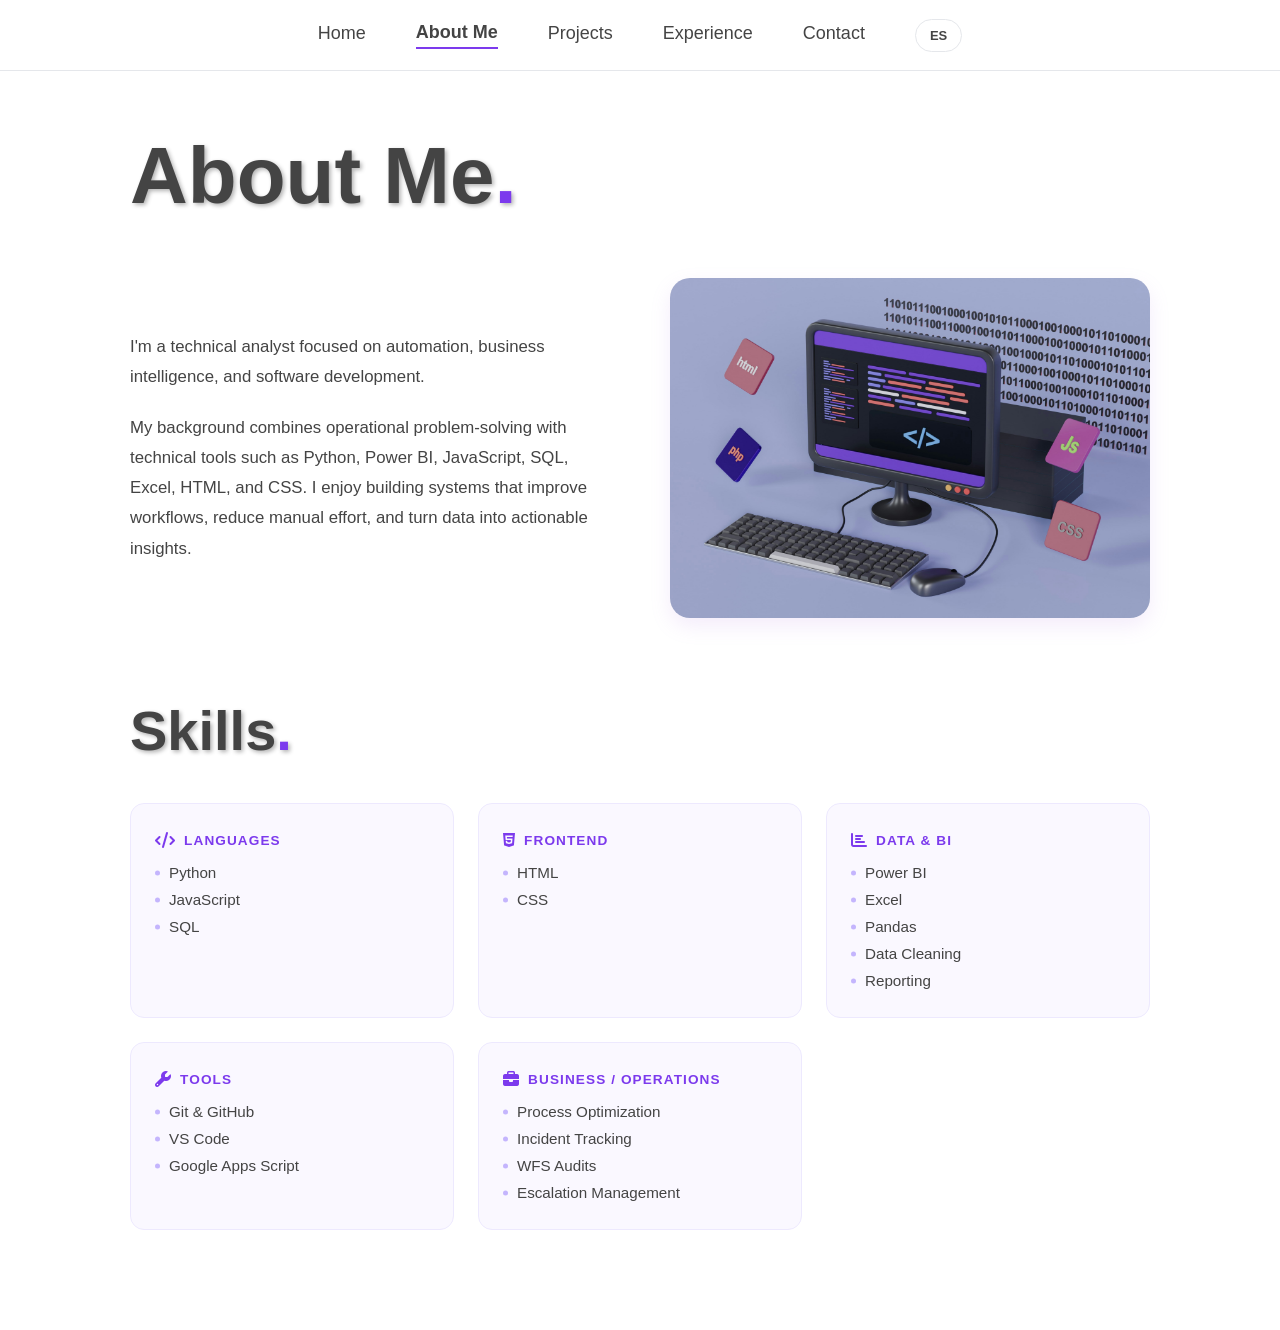
==== commit 40754708: "update" ====
--- a/about.html
+++ b/about.html
@@ -9,105 +9,234 @@
 </head>
 <body>
 
-
+    <!-- HEADER -->
     <header class="header">
-        <a href="index.html" class="headerbtn">Home</a>
-        <a href="about.html" class="active headerbtn">About</a>
-        <a href="projects.html" class="headerbtn">Projects</a>
-        <a href="experience.html" class="headerbtn">Experience</a>
-        <a href="contact.html" class="headerbtn">Contact</a>
+
+        <a href="index.html" class="headerbtn" data-en="Home" data-es="Inicio">
+            Home
+        </a>
+
+        <a href="about.html" class="headerbtn active" data-en="About Me" data-es="Sobre mí">
+            About Me
+        </a>
+
+        <a href="projects.html" class="headerbtn" data-en="Projects" data-es="Proyectos">
+            Projects
+        </a>
+
+        <a href="experience.html" class="headerbtn" data-en="Experience" data-es="Experiencia">
+            Experience
+        </a>
+
+        <a href="contact.html" class="headerbtn" data-en="Contact" data-es="Contacto">
+            Contact
+        </a>
+
+        <button id="lang-toggle" class="lang-btn">
+            ES
+        </button>
+
     </header>
-
+    
     <main class="about-page">
 
         <!-- ── Page Title ── -->
         <section class="about-hero">
-            <h1 class="title">About Me<span class="highlight">.</span></h1>
+
+            <h1 
+                class="title"
+                data-en="About Me<span class='highlight'>.</span>"
+                data-es="Sobre mí<span class='highlight'>.</span>"
+            >
+                About Me<span class="highlight">.</span>
+            </h1>
+
         </section>
 
         <!-- ── Bio + Photo ── -->
         <section class="about-bio-grid">
+
             <div class="about-bio-text">
-                <p>
+
+                <p
+                    data-en="I'm a technical analyst focused on automation, business intelligence, and software development."
+                    data-es="Soy una analista técnica enfocada en automatización, inteligencia de negocios y desarrollo de software."
+                >
                     I'm a technical analyst focused on automation, business intelligence, and software development.
                 </p>
-                <p>
+
+                <p
+                    data-en="My background combines operational problem-solving with technical tools such as Python, Power BI, JavaScript, SQL, Excel, HTML, and CSS. I enjoy building systems that improve workflows, reduce manual effort, and turn data into actionable insights."
+                    data-es="Mi experiencia combina resolución de problemas operativos con herramientas técnicas como Python, Power BI, JavaScript, SQL, Excel, HTML y CSS. Disfruto construir sistemas que mejoren flujos de trabajo, reduzcan tareas manuales y conviertan datos en información útil."
+                >
                     My background combines operational problem-solving with technical tools such as Python, Power BI, JavaScript, SQL, Excel, HTML, and CSS. I enjoy building systems that improve workflows, reduce manual effort, and turn data into actionable insights.
                 </p>
+
             </div>
+
             <div class="about-photo">
+
                 <img src="Assets/coding.jpg" alt="Melissa at work" id="photo-code">
+
             </div>
+
         </section>
 
         <!-- ── Skills ── -->
         <section class="about-skills">
-            <h2 class="about-skills-title">Skills<span class="highlight">.</span></h2>
+
+            <h2 
+                class="about-skills-title"
+                data-en="Skills<span class='highlight'>.</span>"
+                data-es="Habilidades<span class='highlight'>.</span>"
+            >
+                Skills<span class="highlight">.</span>
+            </h2>
 
             <div class="skills-grid">
 
                 <div class="skill-category">
-                    <h3 class="skill-cat-title">
+
+                    <h3 
+                        class="skill-cat-title"
+                        data-en="<i class='fa-solid fa-code'></i> Languages"
+                        data-es="<i class='fa-solid fa-code'></i> Lenguajes"
+                    >
                         <i class="fa-solid fa-code"></i> Languages
                     </h3>
+
                     <ul class="skill-list">
                         <li>Python</li>
                         <li>JavaScript</li>
                         <li>SQL</li>
                     </ul>
-                </div>
-
-                <div class="skill-category">
-                    <h3 class="skill-cat-title">
+
+                </div>
+
+                <div class="skill-category">
+
+                    <h3 
+                        class="skill-cat-title"
+                        data-en="<i class='fa-brands fa-html5'></i> Frontend"
+                        data-es="<i class='fa-brands fa-html5'></i> Frontend"
+                    >
                         <i class="fa-brands fa-html5"></i> Frontend
                     </h3>
+
                     <ul class="skill-list">
                         <li>HTML</li>
                         <li>CSS</li>
                     </ul>
-                </div>
-
-                <div class="skill-category">
-                    <h3 class="skill-cat-title">
+
+                </div>
+
+                <div class="skill-category">
+
+                    <h3 
+                        class="skill-cat-title"
+                        data-en="<i class='fa-solid fa-chart-bar'></i> Data &amp; BI"
+                        data-es="<i class='fa-solid fa-chart-bar'></i> Datos &amp; BI"
+                    >
                         <i class="fa-solid fa-chart-bar"></i> Data &amp; BI
                     </h3>
-                    <ul class="skill-list">
+
+                    <ul class="skill-list">
+
                         <li>Power BI</li>
                         <li>Excel</li>
                         <li>Pandas</li>
-                        <li>Data Cleaning</li>
-                        <li>Reporting</li>
-                    </ul>
-                </div>
-
-                <div class="skill-category">
-                    <h3 class="skill-cat-title">
+
+                        <li
+                            data-en="Data Cleaning"
+                            data-es="Limpieza de Datos"
+                        >
+                            Data Cleaning
+                        </li>
+
+                        <li
+                            data-en="Reporting"
+                            data-es="Reportes"
+                        >
+                            Reporting
+                        </li>
+
+                    </ul>
+
+                </div>
+
+                <div class="skill-category">
+
+                    <h3 
+                        class="skill-cat-title"
+                        data-en="<i class='fa-solid fa-wrench'></i> Tools"
+                        data-es="<i class='fa-solid fa-wrench'></i> Herramientas"
+                    >
                         <i class="fa-solid fa-wrench"></i> Tools
                     </h3>
-                    <ul class="skill-list">
+
+                    <ul class="skill-list">
+
                         <li>Git &amp; GitHub</li>
                         <li>VS Code</li>
-                        <li>Google Apps Script</li>
-                    </ul>
-                </div>
-
-                <div class="skill-category">
-                    <h3 class="skill-cat-title">
+
+                        <li
+                            data-en="Google Apps Script"
+                            data-es="Google Apps Script"
+                        >
+                            Google Apps Script
+                        </li>
+
+                    </ul>
+
+                </div>
+
+                <div class="skill-category">
+
+                    <h3 
+                        class="skill-cat-title"
+                        data-en="<i class='fa-solid fa-briefcase'></i> Business / Operations"
+                        data-es="<i class='fa-solid fa-briefcase'></i> Negocios / Operaciones"
+                    >
                         <i class="fa-solid fa-briefcase"></i> Business / Operations
                     </h3>
-                    <ul class="skill-list">
-                        <li>Process Optimization</li>
-                        <li>Incident Tracking</li>
+
+                    <ul class="skill-list">
+
+                        <li
+                            data-en="Process Optimization"
+                            data-es="Optimización de Procesos"
+                        >
+                            Process Optimization
+                        </li>
+
+                        <li
+                            data-en="Incident Tracking"
+                            data-es="Seguimiento de Incidentes"
+                        >
+                            Incident Tracking
+                        </li>
+
                         <li>WFS Audits</li>
-                        <li>Escalation Management</li>
-                    </ul>
+
+                        <li
+                            data-en="Escalation Management"
+                            data-es="Gestión de Escalaciones"
+                        >
+                            Escalation Management
+                        </li>
+
+                    </ul>
+
                 </div>
 
             </div>
+
         </section>
 
     </main>
 
+
     <script src="index.js"></script>
+
 </body>
 </html>
--- a/style.css
+++ b/style.css
@@ -74,12 +74,27 @@
   color: var(--primary-light);
 }
 
-/* NOTE: in your HTML, merge the two class attributes on the Home link:
-   class="headerbtn active"  — the second class= overwrites the first */
 .headerbtn.active {
   font-weight: 600;
   color: var(--text);
   border-bottom: 2px solid var(--primary);
+}
+
+.lang-btn {
+  border: 1px solid var(--border);
+  background: #fff;
+  color: var(--text);
+  padding: 8px 14px;
+  border-radius: 20px;
+  font-size: 13px;
+  font-weight: 600;
+  cursor: pointer;
+  transition: all 0.25s ease;
+}
+.lang-btn:hover {
+  background: var(--primary);
+  color: #fff;
+  border-color: var(--primary);
 }
 
 
@@ -95,16 +110,23 @@
   display: flex;
   flex-direction: column;
   justify-content: center;
-  gap: 16px;
+  gap: 20px;
   padding: 60px 40px 60px 50px;
 }
 
 .presentation {
-  font-size: 18px;
+  font-size: 15px;
+}
+
+.center-subtitle {
+  font-size: 15px;
+  display: flex;
+  align-items: center;
+  justify-content: center;
 }
 
 .main-title {
-  font-size: clamp(2.2rem, 5vw, 62px);
+  font-size: clamp(2rem, 4vw, 62px);
   font-weight: bold;
   line-height: 1.05;
   text-shadow: var(--text-shadow);
@@ -116,7 +138,7 @@
 }
 
 .index-description {
-  font-size: 18px;
+  font-size: 12px;
   color: var(--text);
   max-width: 520px;
 }
@@ -128,7 +150,7 @@
 }
 
 .skills {
-  font-size: 40px;
+  font-size: 20px;
   text-shadow: var(--text-shadow);
   transition: transform 0.2s ease;
 }
@@ -150,9 +172,9 @@
   display: inline-flex;
   align-items: center;
   gap: 8px;
-  padding: 10px 22px;
+  padding: 10px 10px;
   border-radius: 20px;
-  font-size: 14px;
+  font-size: 12px;
   font-weight: 600;
   text-decoration: none;
   transition: transform 0.2s ease, box-shadow 0.2s ease, background 0.2s ease;
@@ -799,6 +821,23 @@
 .home-project-card:hover {
   transform: translateY(-4px);
   box-shadow: var(--shadow);
+}
+
+.project-image {
+  width: 100%;
+  height: 100%;
+  min-height: 220px;
+  max-height: 240px;
+  object-fit: cover;
+  object-position: center;
+  display: block;
+  border-top-left-radius: 18px;
+  border-top-right-radius: 18px;
+  transition: transform 0.3s ease;
+}
+
+.project-card:hover .project-image {
+  transform: scale(1.03);
 }
 
 .hpc-top {
@@ -1577,4 +1616,169 @@
     font-size: 0.8rem;
     padding: 8px 14px;
   }
+}
+
+/* ══════════════════════════════════════════════════════
+   SUBTLE PORTFOLIO ANIMATIONS
+   Replace ONLY animation-related sections with this
+   ══════════════════════════════════════════════════════ */
+
+/* ─── Smooth Page Fade ─────────────────────────────── */
+body {
+  animation: pageFade 0.8s ease;
+}
+
+@keyframes pageFade {
+  from {
+    opacity: 0;
+  }
+  to {
+    opacity: 1;
+  }
+}
+
+/* ─── Gentle Upward Entrance Animation ────────────── */
+.personal-information,
+.photo,
+.home-project-card,
+.project-card,
+.mini-card,
+.skill-category,
+.cert-card,
+.learning-item,
+.exp-snapshot,
+.timeline-item {
+  opacity: 0;
+  transform: translateY(24px);
+  animation: fadeUp 0.8s ease forwards;
+}
+
+/* Staggered entrance */
+.photo {
+  animation-delay: 0.1s;
+}
+
+.home-project-card:nth-child(1),
+.project-card:nth-child(1),
+.mini-card:nth-child(1),
+.skill-category:nth-child(1),
+.cert-card:nth-child(1) {
+  animation-delay: 0.1s;
+}
+
+.home-project-card:nth-child(2),
+.project-card:nth-child(2),
+.mini-card:nth-child(2),
+.skill-category:nth-child(2),
+.cert-card:nth-child(2) {
+  animation-delay: 0.2s;
+}
+
+.home-project-card:nth-child(3),
+.project-card:nth-child(3),
+.mini-card:nth-child(3),
+.skill-category:nth-child(3),
+.cert-card:nth-child(3) {
+  animation-delay: 0.3s;
+}
+
+.home-project-card:nth-child(4),
+.project-card:nth-child(4),
+.mini-card:nth-child(4),
+.timeline-item:nth-child(4) {
+  animation-delay: 0.4s;
+}
+
+@keyframes fadeUp {
+  from {
+    opacity: 0;
+    transform: translateY(24px);
+  }
+
+  to {
+    opacity: 1;
+    transform: translateY(0);
+  }
+}
+
+/* ─── Softer Hover Animations ─────────────────────── */
+.skills,
+.cta-btn,
+.home-project-card,
+.project-card,
+.mini-card,
+.skill-category,
+.cert-card,
+.learning-item,
+.photo img,
+.project-image {
+  transition:
+    transform 0.35s cubic-bezier(0.22, 1, 0.36, 1),
+    box-shadow 0.35s ease,
+    border-color 0.35s ease,
+    background 0.35s ease,
+    color 0.35s ease;
+}
+
+/* Gentle hover lift */
+.home-project-card:hover,
+.project-card:hover,
+.mini-card:hover,
+.skill-category:hover,
+.cert-card:hover,
+.learning-item:hover,
+.photo img:hover {
+  transform: translateY(-6px);
+}
+
+/* Skill icon floating */
+.skills:hover {
+  transform: translateY(-4px) scale(1.05);
+}
+
+/* Buttons */
+.cta-btn:hover {
+  transform: translateY(-3px);
+}
+
+/* Project image subtle zoom */
+.project-card:hover .project-image {
+  transform: scale(1.04);
+}
+
+/* ─── Floating Profile Image ──────────────────────── */
+.photo img {
+  animation:
+    fadeUp 1s ease forwards,
+    floatImage 5s ease-in-out infinite;
+}
+
+@keyframes floatImage {
+  0% {
+    transform: translateY(0px);
+  }
+
+  50% {
+    transform: translateY(-8px);
+  }
+
+  100% {
+    transform: translateY(0px);
+  }
+}
+
+/* ─── Smooth Scroll ───────────────────────────────── */
+html {
+  scroll-behavior: smooth;
+}
+
+/* ─── Reduce Motion Accessibility ─────────────────── */
+@media (prefers-reduced-motion: reduce) {
+  *,
+  *::before,
+  *::after {
+    animation: none !important;
+    transition: none !important;
+    scroll-behavior: auto !important;
+  }
 }
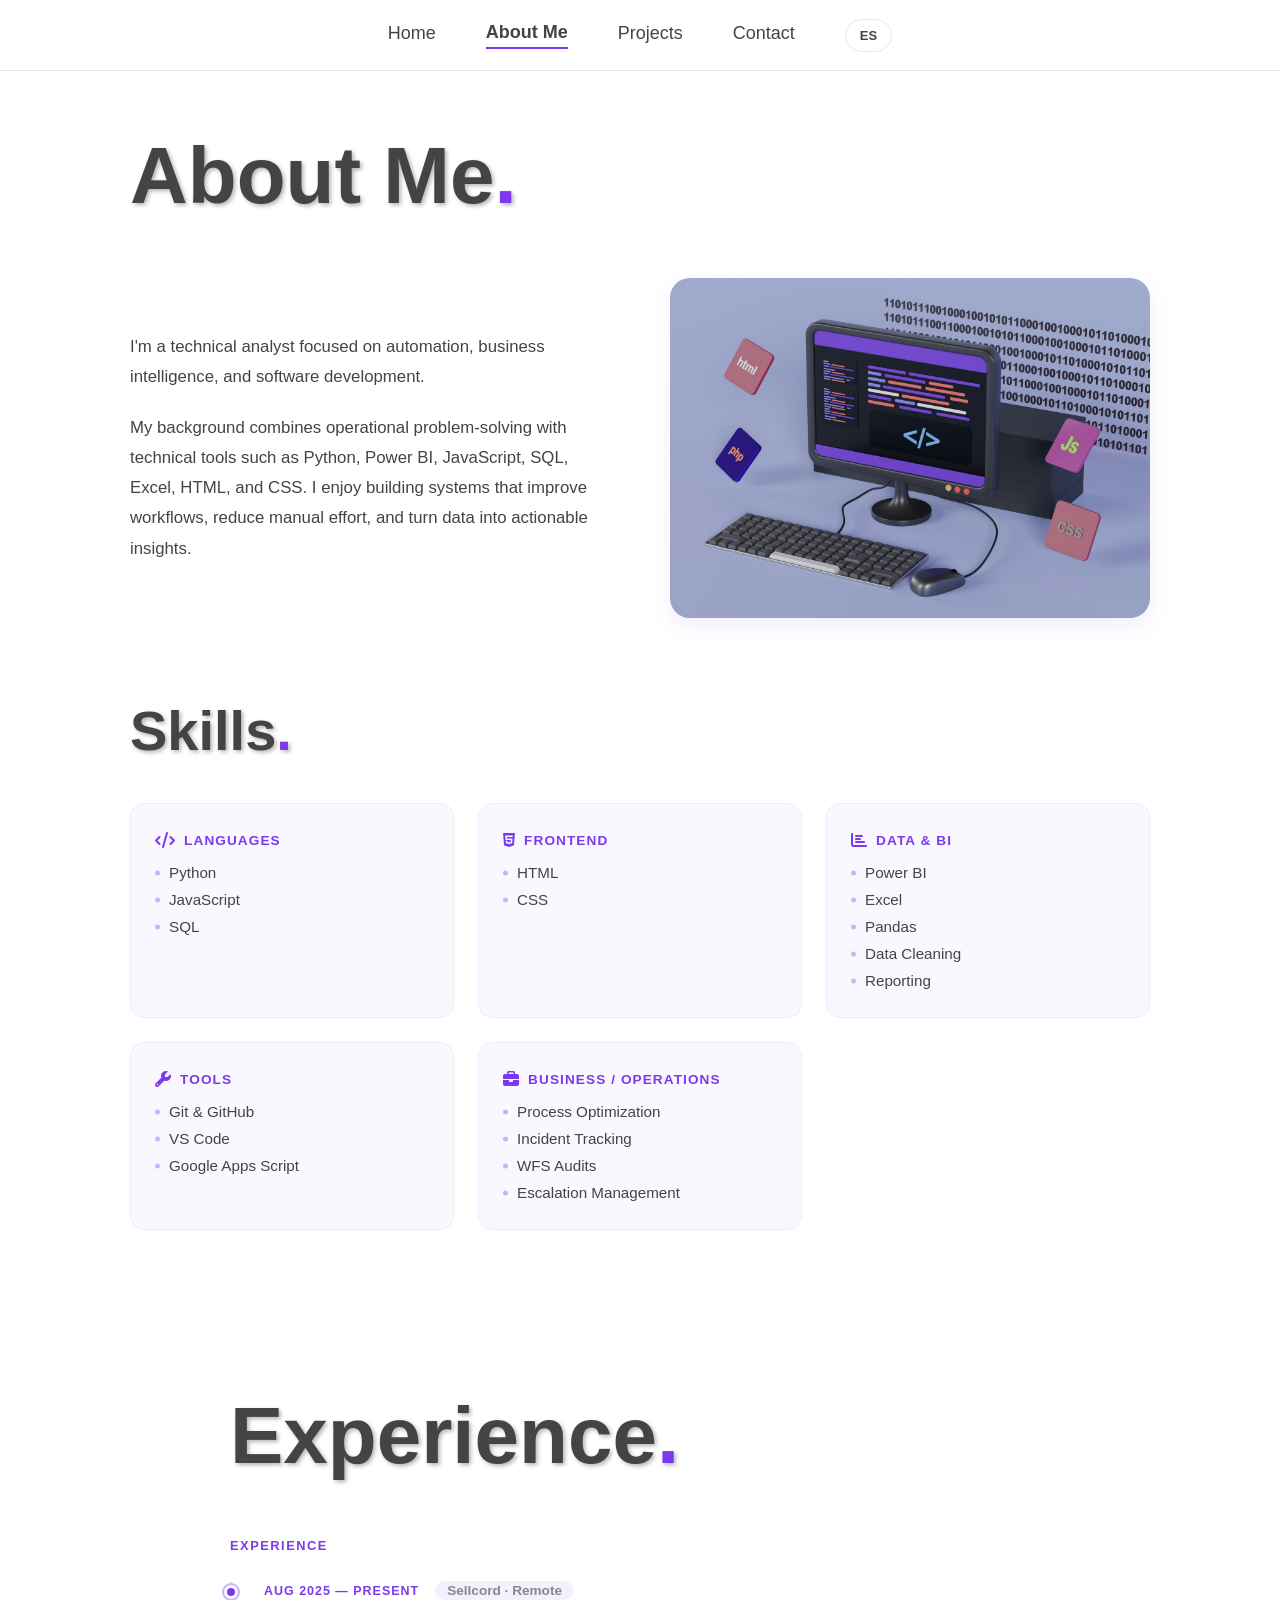
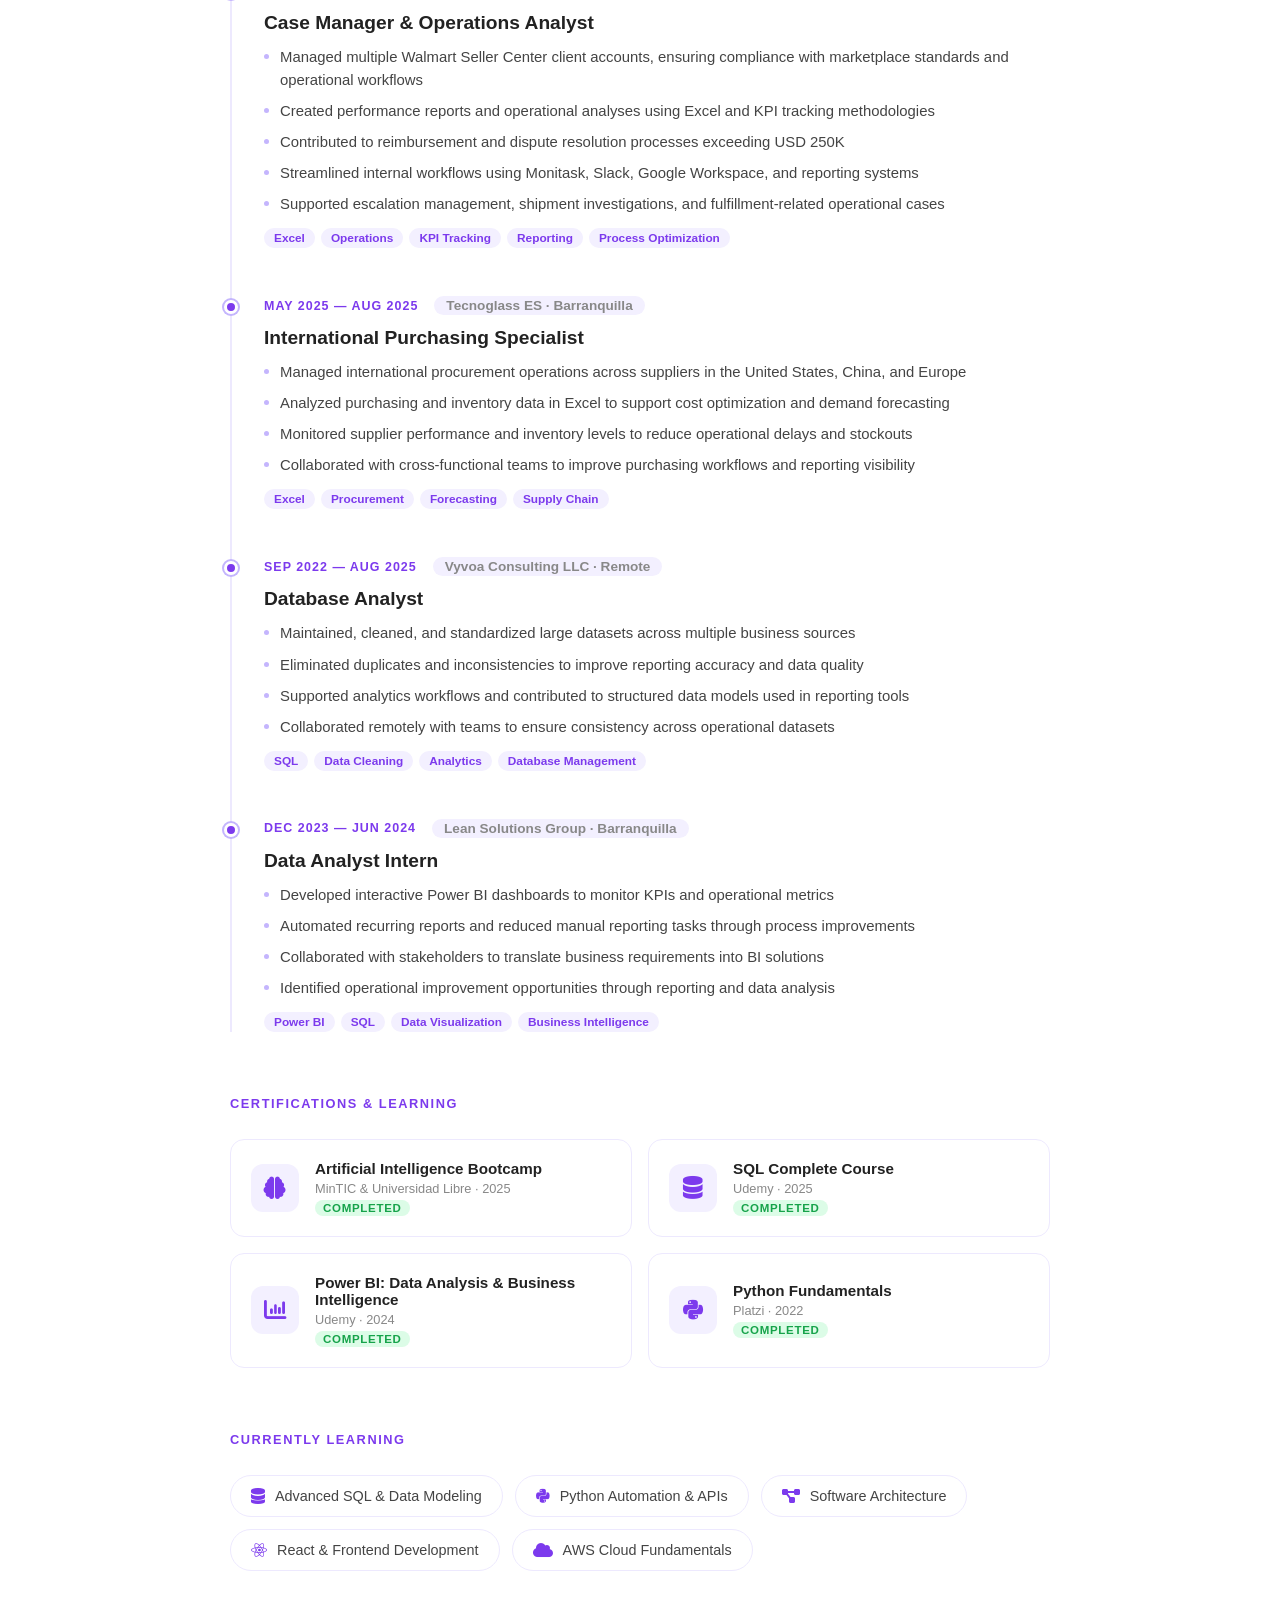
==== commit efb9dcd3: "update" ====
--- a/about.html
+++ b/about.html
@@ -24,10 +24,6 @@
             Projects
         </a>
 
-        <a href="experience.html" class="headerbtn" data-en="Experience" data-es="Experiencia">
-            Experience
-        </a>
-
         <a href="contact.html" class="headerbtn" data-en="Contact" data-es="Contacto">
             Contact
         </a>
@@ -235,6 +231,205 @@
 
     </main>
 
+        <main id="exp-page" class="exp-page">
+
+        <!-- ── Page Title ── -->
+        <section class="exp-hero">
+            <h1 class="title">
+                <span data-en="Experience" data-es="Experiencia">Experience</span><span class="highlight">.</span>
+            </h1>
+        </section>
+
+        <!-- ── Work Experience ── -->
+        <section class="exp-section">
+
+            <h2 class="section-label" data-en="Experience" data-es="Experiencia">Experience</h2>
+
+            <div class="timeline">
+
+                <!-- Sellcord -->
+                <article class="timeline-item">
+                    <div class="timeline-marker"></div>
+                    <div class="timeline-content">
+                        <div class="timeline-meta">
+                            <span class="timeline-date" data-en="Aug 2025 — Present" data-es="Ago 2025 — Actualidad">Aug 2025 — Present</span>
+                            <span class="timeline-company" data-en="Sellcord · Remote" data-es="Sellcord · Remoto">Sellcord · Remote</span>
+                        </div>
+                        <h3 class="timeline-role" data-en="Case Manager &amp; Operations Analyst" data-es="Case Manager y Analista de Operaciones">Case Manager & Operations Analyst</h3>
+                        <ul class="timeline-bullets">
+                            <li data-en="Managed multiple Walmart Seller Center client accounts, ensuring compliance with marketplace standards and operational workflows" data-es="Gestioné múltiples cuentas de clientes en Walmart Seller Center, garantizando el cumplimiento de los estándares del marketplace y los flujos operativos">Managed multiple Walmart Seller Center client accounts, ensuring compliance with marketplace standards and operational workflows</li>
+                            <li data-en="Created performance reports and operational analyses using Excel and KPI tracking methodologies" data-es="Creé reportes de rendimiento y análisis operativos usando Excel y metodologías de seguimiento de KPI">Created performance reports and operational analyses using Excel and KPI tracking methodologies</li>
+                            <li data-en="Contributed to reimbursement and dispute resolution processes exceeding USD 250K" data-es="Contribuí a procesos de reembolsos y resolución de disputas superiores a USD 250K">Contributed to reimbursement and dispute resolution processes exceeding USD 250K</li>
+                            <li data-en="Streamlined internal workflows using Monitask, Slack, Google Workspace, and reporting systems" data-es="Optimicé flujos de trabajo internos usando Monitask, Slack, Google Workspace y sistemas de reportes">Streamlined internal workflows using Monitask, Slack, Google Workspace, and reporting systems</li>
+                            <li data-en="Supported escalation management, shipment investigations, and fulfillment-related operational cases" data-es="Apoyé la gestión de escalaciones, investigaciones de envíos y casos operativos relacionados con el fulfillment">Supported escalation management, shipment investigations, and fulfillment-related operational cases</li>
+                        </ul>
+                        <div class="timeline-tags">
+                            <span>Excel</span>
+                            <span data-en="Operations" data-es="Operaciones">Operations</span>
+                            <span>KPI Tracking</span>
+                            <span data-en="Reporting" data-es="Reportes">Reporting</span>
+                            <span data-en="Process Optimization" data-es="Optimización de Procesos">Process Optimization</span>
+                        </div>
+                    </div>
+                </article>
+
+                <!-- Tecnoglass -->
+                <article class="timeline-item">
+                    <div class="timeline-marker"></div>
+                    <div class="timeline-content">
+                        <div class="timeline-meta">
+                            <span class="timeline-date" data-en="May 2025 — Aug 2025" data-es="May 2025 — Ago 2025">May 2025 — Aug 2025</span>
+                            <span class="timeline-company">Tecnoglass ES · Barranquilla</span>
+                        </div>
+                        <h3 class="timeline-role" data-en="International Purchasing Specialist" data-es="Especialista en Compras Internacionales">International Purchasing Specialist</h3>
+                        <ul class="timeline-bullets">
+                            <li data-en="Managed international procurement operations across suppliers in the United States, China, and Europe" data-es="Gestioné operaciones de compras internacionales con proveedores en Estados Unidos, China y Europa">Managed international procurement operations across suppliers in the United States, China, and Europe</li>
+                            <li data-en="Analyzed purchasing and inventory data in Excel to support cost optimization and demand forecasting" data-es="Analicé datos de compras e inventario en Excel para apoyar la optimización de costos y la previsión de demanda">Analyzed purchasing and inventory data in Excel to support cost optimization and demand forecasting</li>
+                            <li data-en="Monitored supplier performance and inventory levels to reduce operational delays and stockouts" data-es="Monitoreé el rendimiento de proveedores y los niveles de inventario para reducir retrasos operativos y quiebres de stock">Monitored supplier performance and inventory levels to reduce operational delays and stockouts</li>
+                            <li data-en="Collaborated with cross-functional teams to improve purchasing workflows and reporting visibility" data-es="Colaboré con equipos multifuncionales para mejorar los flujos de compras y la visibilidad de reportes">Collaborated with cross-functional teams to improve purchasing workflows and reporting visibility</li>
+                        </ul>
+                        <div class="timeline-tags">
+                            <span>Excel</span>
+                            <span data-en="Procurement" data-es="Compras">Procurement</span>
+                            <span data-en="Forecasting" data-es="Pronósticos">Forecasting</span>
+                            <span data-en="Supply Chain" data-es="Cadena de Suministro">Supply Chain</span>
+                        </div>
+                    </div>
+                </article>
+
+                <!-- Vyvoa -->
+                <article class="timeline-item">
+                    <div class="timeline-marker"></div>
+                    <div class="timeline-content">
+                        <div class="timeline-meta">
+                            <span class="timeline-date" data-en="Sep 2022 — Aug 2025" data-es="Sep 2022 — Ago 2025">Sep 2022 — Aug 2025</span>
+                            <span class="timeline-company" data-en="Vyvoa Consulting LLC · Remote" data-es="Vyvoa Consulting LLC · Remoto">Vyvoa Consulting LLC · Remote</span>
+                        </div>
+                        <h3 class="timeline-role" data-en="Database Analyst" data-es="Analista de Base de Datos">Database Analyst</h3>
+                        <ul class="timeline-bullets">
+                            <li data-en="Maintained, cleaned, and standardized large datasets across multiple business sources" data-es="Mantuve, limpié y estandaricé grandes conjuntos de datos de múltiples fuentes empresariales">Maintained, cleaned, and standardized large datasets across multiple business sources</li>
+                            <li data-en="Eliminated duplicates and inconsistencies to improve reporting accuracy and data quality" data-es="Eliminé duplicados e inconsistencias para mejorar la precisión de los reportes y la calidad de los datos">Eliminated duplicates and inconsistencies to improve reporting accuracy and data quality</li>
+                            <li data-en="Supported analytics workflows and contributed to structured data models used in reporting tools" data-es="Apoyé flujos de trabajo analíticos y contribuí a modelos de datos estructurados usados en herramientas de reportes">Supported analytics workflows and contributed to structured data models used in reporting tools</li>
+                            <li data-en="Collaborated remotely with teams to ensure consistency across operational datasets" data-es="Colaboré de forma remota con equipos para garantizar la consistencia en los conjuntos de datos operativos">Collaborated remotely with teams to ensure consistency across operational datasets</li>
+                        </ul>
+                        <div class="timeline-tags">
+                            <span>SQL</span>
+                            <span data-en="Data Cleaning" data-es="Limpieza de Datos">Data Cleaning</span>
+                            <span data-en="Analytics" data-es="Analítica">Analytics</span>
+                            <span data-en="Database Management" data-es="Gestión de Bases de Datos">Database Management</span>
+                        </div>
+                    </div>
+                </article>
+
+                <!-- Lean Solutions -->
+                <article class="timeline-item">
+                    <div class="timeline-marker"></div>
+                    <div class="timeline-content">
+                        <div class="timeline-meta">
+                            <span class="timeline-date">Dec 2023 — Jun 2024</span>
+                            <span class="timeline-company">Lean Solutions Group · Barranquilla</span>
+                        </div>
+                        <h3 class="timeline-role" data-en="Data Analyst Intern" data-es="Pasante de Análisis de Datos">Data Analyst Intern</h3>
+                        <ul class="timeline-bullets">
+                            <li data-en="Developed interactive Power BI dashboards to monitor KPIs and operational metrics" data-es="Desarrollé dashboards interactivos en Power BI para monitorear KPIs y métricas operativas">Developed interactive Power BI dashboards to monitor KPIs and operational metrics</li>
+                            <li data-en="Automated recurring reports and reduced manual reporting tasks through process improvements" data-es="Automaticé reportes recurrentes y reduje tareas manuales de reporte mediante mejoras en los procesos">Automated recurring reports and reduced manual reporting tasks through process improvements</li>
+                            <li data-en="Collaborated with stakeholders to translate business requirements into BI solutions" data-es="Colaboré con stakeholders para traducir requisitos de negocio en soluciones de BI">Collaborated with stakeholders to translate business requirements into BI solutions</li>
+                            <li data-en="Identified operational improvement opportunities through reporting and data analysis" data-es="Identifiqué oportunidades de mejora operativa a través de reportes y análisis de datos">Identified operational improvement opportunities through reporting and data analysis</li>
+                        </ul>
+                        <div class="timeline-tags">
+                            <span>Power BI</span>
+                            <span>SQL</span>
+                            <span data-en="Data Visualization" data-es="Visualización de Datos">Data Visualization</span>
+                            <span data-en="Business Intelligence" data-es="Inteligencia de Negocios">Business Intelligence</span>
+                        </div>
+                    </div>
+                </article>
+
+            </div>
+        </section>
+
+        <!-- ── Certifications ── -->
+        <section class="exp-section">
+
+            <h2 class="section-label" data-en="Certifications &amp; Learning" data-es="Certificaciones y Aprendizaje">Certifications & Learning</h2>
+
+            <div class="certs-grid">
+
+                <div class="cert-card">
+                    <div class="cert-icon"><i class="fa-solid fa-brain"></i></div>
+                    <div class="cert-body">
+                        <h4 data-en="Artificial Intelligence Bootcamp" data-es="Bootcamp de Inteligencia Artificial">Artificial Intelligence Bootcamp</h4>
+                        <span class="cert-provider">MinTIC &amp; Universidad Libre · 2025</span>
+                        <span class="cert-status completed" data-en="Completed" data-es="Completado">Completed</span>
+                    </div>
+                </div>
+
+                <div class="cert-card">
+                    <div class="cert-icon"><i class="fa-solid fa-database"></i></div>
+                    <div class="cert-body">
+                        <h4 data-en="SQL Complete Course" data-es="Curso Completo de SQL">SQL Complete Course</h4>
+                        <span class="cert-provider">Udemy · 2025</span>
+                        <span class="cert-status completed" data-en="Completed" data-es="Completado">Completed</span>
+                    </div>
+                </div>
+
+                <div class="cert-card">
+                    <div class="cert-icon"><i class="fa-solid fa-chart-column"></i></div>
+                    <div class="cert-body">
+                        <h4 data-en="Power BI: Data Analysis &amp; Business Intelligence" data-es="Power BI: Análisis de Datos e Inteligencia de Negocios">Power BI: Data Analysis & Business Intelligence</h4>
+                        <span class="cert-provider">Udemy · 2024</span>
+                        <span class="cert-status completed" data-en="Completed" data-es="Completado">Completed</span>
+                    </div>
+                </div>
+
+                <div class="cert-card">
+                    <div class="cert-icon"><i class="fa-brands fa-python"></i></div>
+                    <div class="cert-body">
+                        <h4 data-en="Python Fundamentals" data-es="Fundamentos de Python">Python Fundamentals</h4>
+                        <span class="cert-provider">Platzi · 2022</span>
+                        <span class="cert-status completed" data-en="Completed" data-es="Completado">Completed</span>
+                    </div>
+                </div>
+
+            </div>
+        </section>
+
+        <!-- ── Currently Learning ── -->
+        <section class="exp-section">
+
+            <h2 class="section-label" data-en="Currently Learning" data-es="Aprendiendo Actualmente">Currently Learning</h2>
+
+            <div class="learning-grid">
+
+                <div class="learning-item">
+                    <i class="fa-solid fa-database"></i>
+                    <span data-en="Advanced SQL &amp; Data Modeling" data-es="SQL Avanzado y Modelado de Datos">Advanced SQL & Data Modeling</span>
+                </div>
+
+                <div class="learning-item">
+                    <i class="fa-brands fa-python"></i>
+                    <span data-en="Python Automation &amp; APIs" data-es="Automatización con Python y APIs">Python Automation & APIs</span>
+                </div>
+
+                <div class="learning-item">
+                    <i class="fa-solid fa-diagram-project"></i>
+                    <span data-en="Software Architecture" data-es="Arquitectura de Software">Software Architecture</span>
+                </div>
+
+                <div class="learning-item">
+                    <i class="fa-brands fa-react"></i>
+                    <span data-en="React &amp; Frontend Development" data-es="React y Desarrollo Frontend">React & Frontend Development</span>
+                </div>
+
+                <div class="learning-item">
+                    <i class="fa-solid fa-cloud"></i>
+                    <span data-en="AWS Cloud Fundamentals" data-es="Fundamentos de AWS Cloud">AWS Cloud Fundamentals</span>
+                </div>
+
+            </div>
+        </section>
+
+    </main>
 
     <script src="index.js"></script>
 
--- a/style.css
+++ b/style.css
@@ -561,8 +561,8 @@
   }
 
   .photo img {
-    width: 280px;
-    height: 280px;
+    width: 400px;
+    height: 400px;
   }
 
   /* Pets: 2 columns */
@@ -632,8 +632,8 @@
   }
 
   .photo img {
-    width: 200px;
-    height: 200px;
+    width: 400px;
+    height: 400px;
     padding: 16px;
   }
 
@@ -723,8 +723,8 @@
   }
 
   .photo img {
-    width: 160px;
-    height: 160px;
+    width: 250px;
+    height: 250px;
     padding: 12px;
   }
 
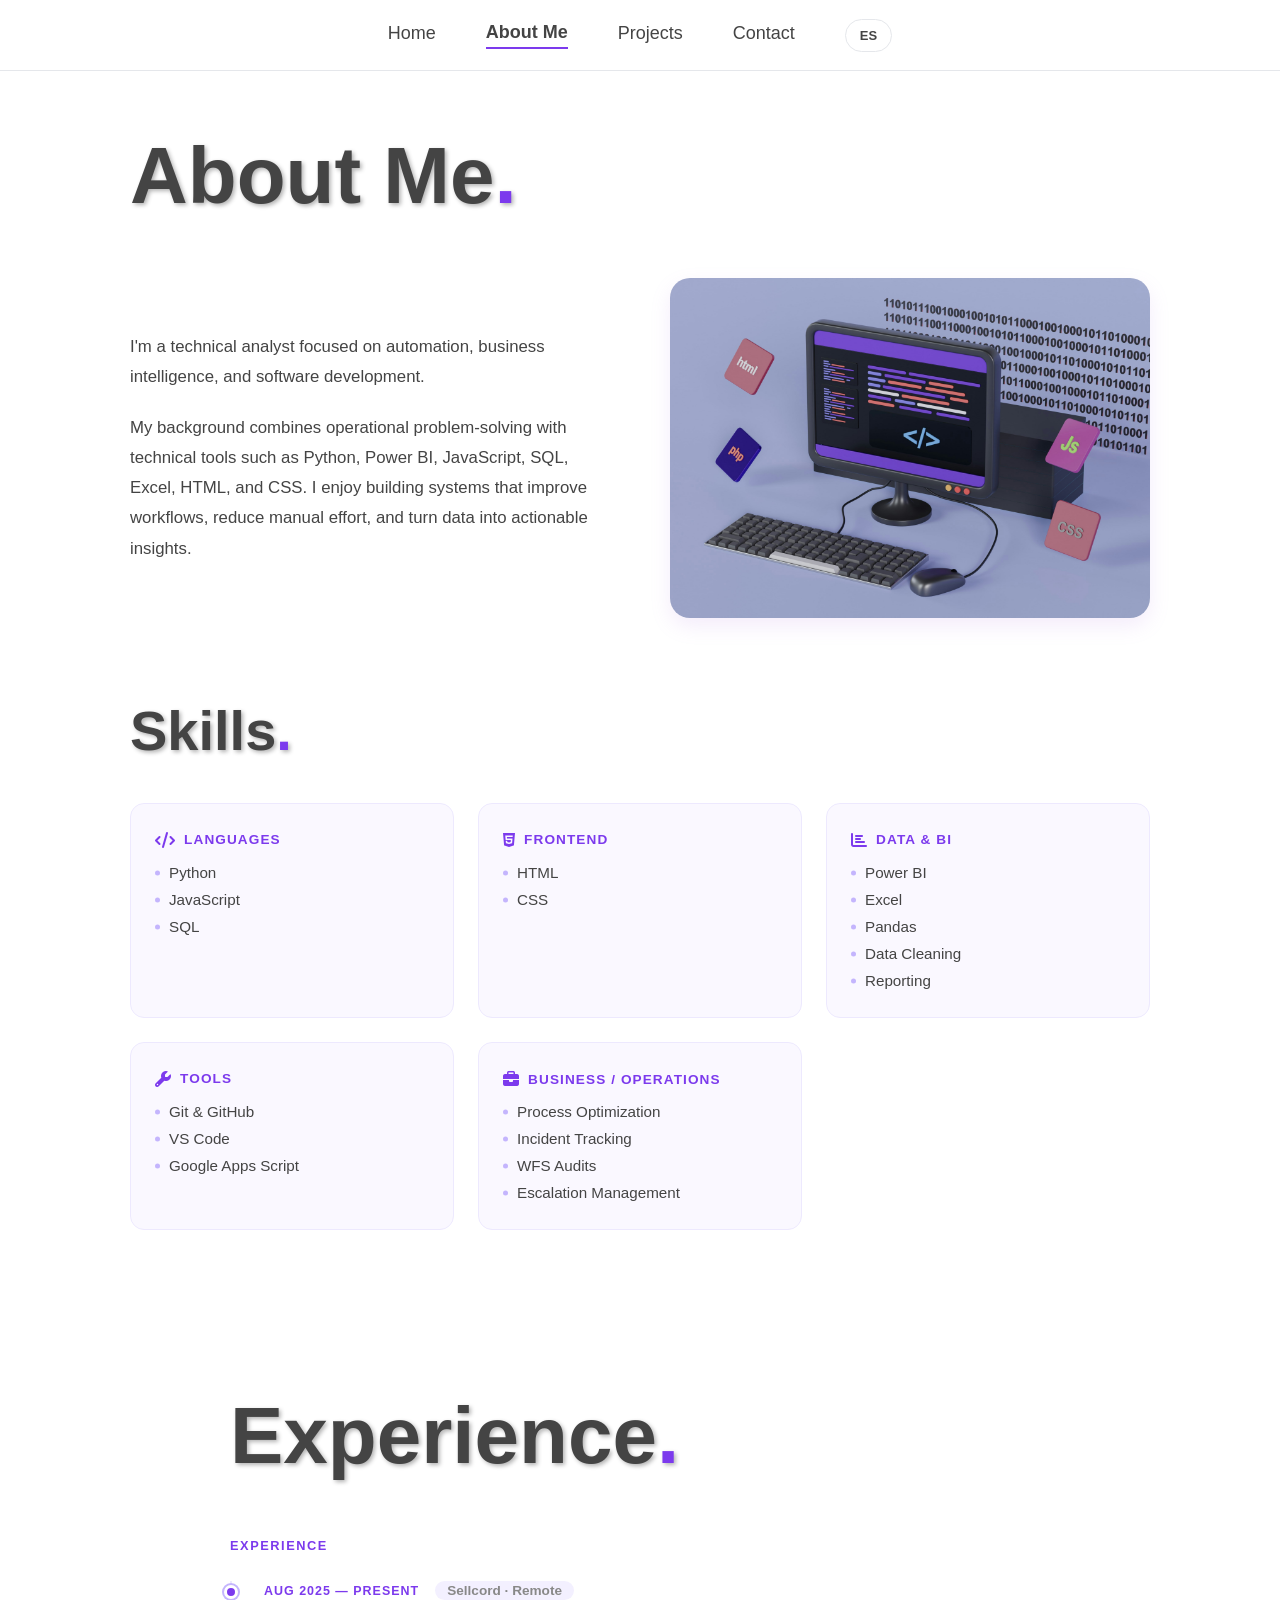
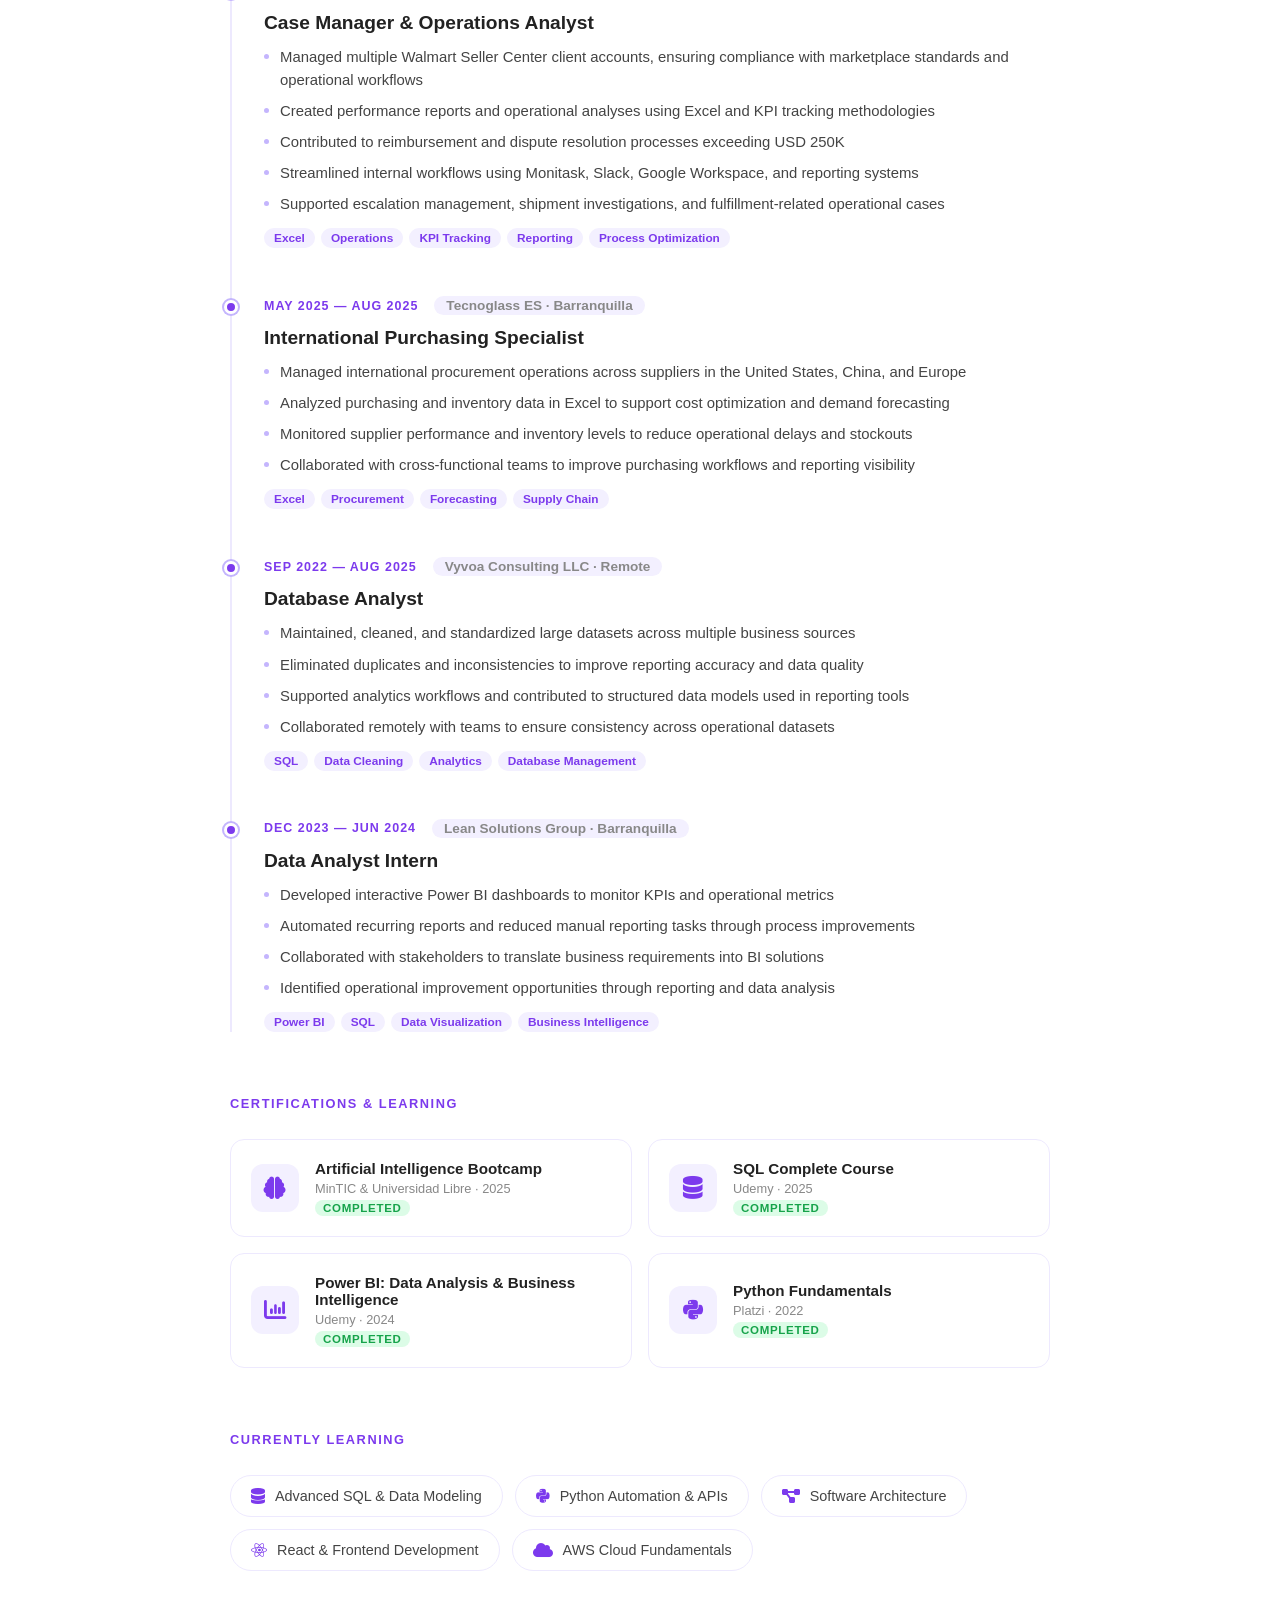
==== commit 81c6178f: "Main" ====
--- a/about.html
+++ b/about.html
@@ -349,7 +349,7 @@
         </section>
 
         <!-- ── Certifications ── -->
-        <section class="exp-section">
+        <section id="certs" class="exp-section">
 
             <h2 class="section-label" data-en="Certifications &amp; Learning" data-es="Certificaciones y Aprendizaje">Certifications & Learning</h2>
 
@@ -395,7 +395,7 @@
         </section>
 
         <!-- ── Currently Learning ── -->
-        <section class="exp-section">
+        <section  class="exp-section">
 
             <h2 class="section-label" data-en="Currently Learning" data-es="Aprendiendo Actualmente">Currently Learning</h2>
 
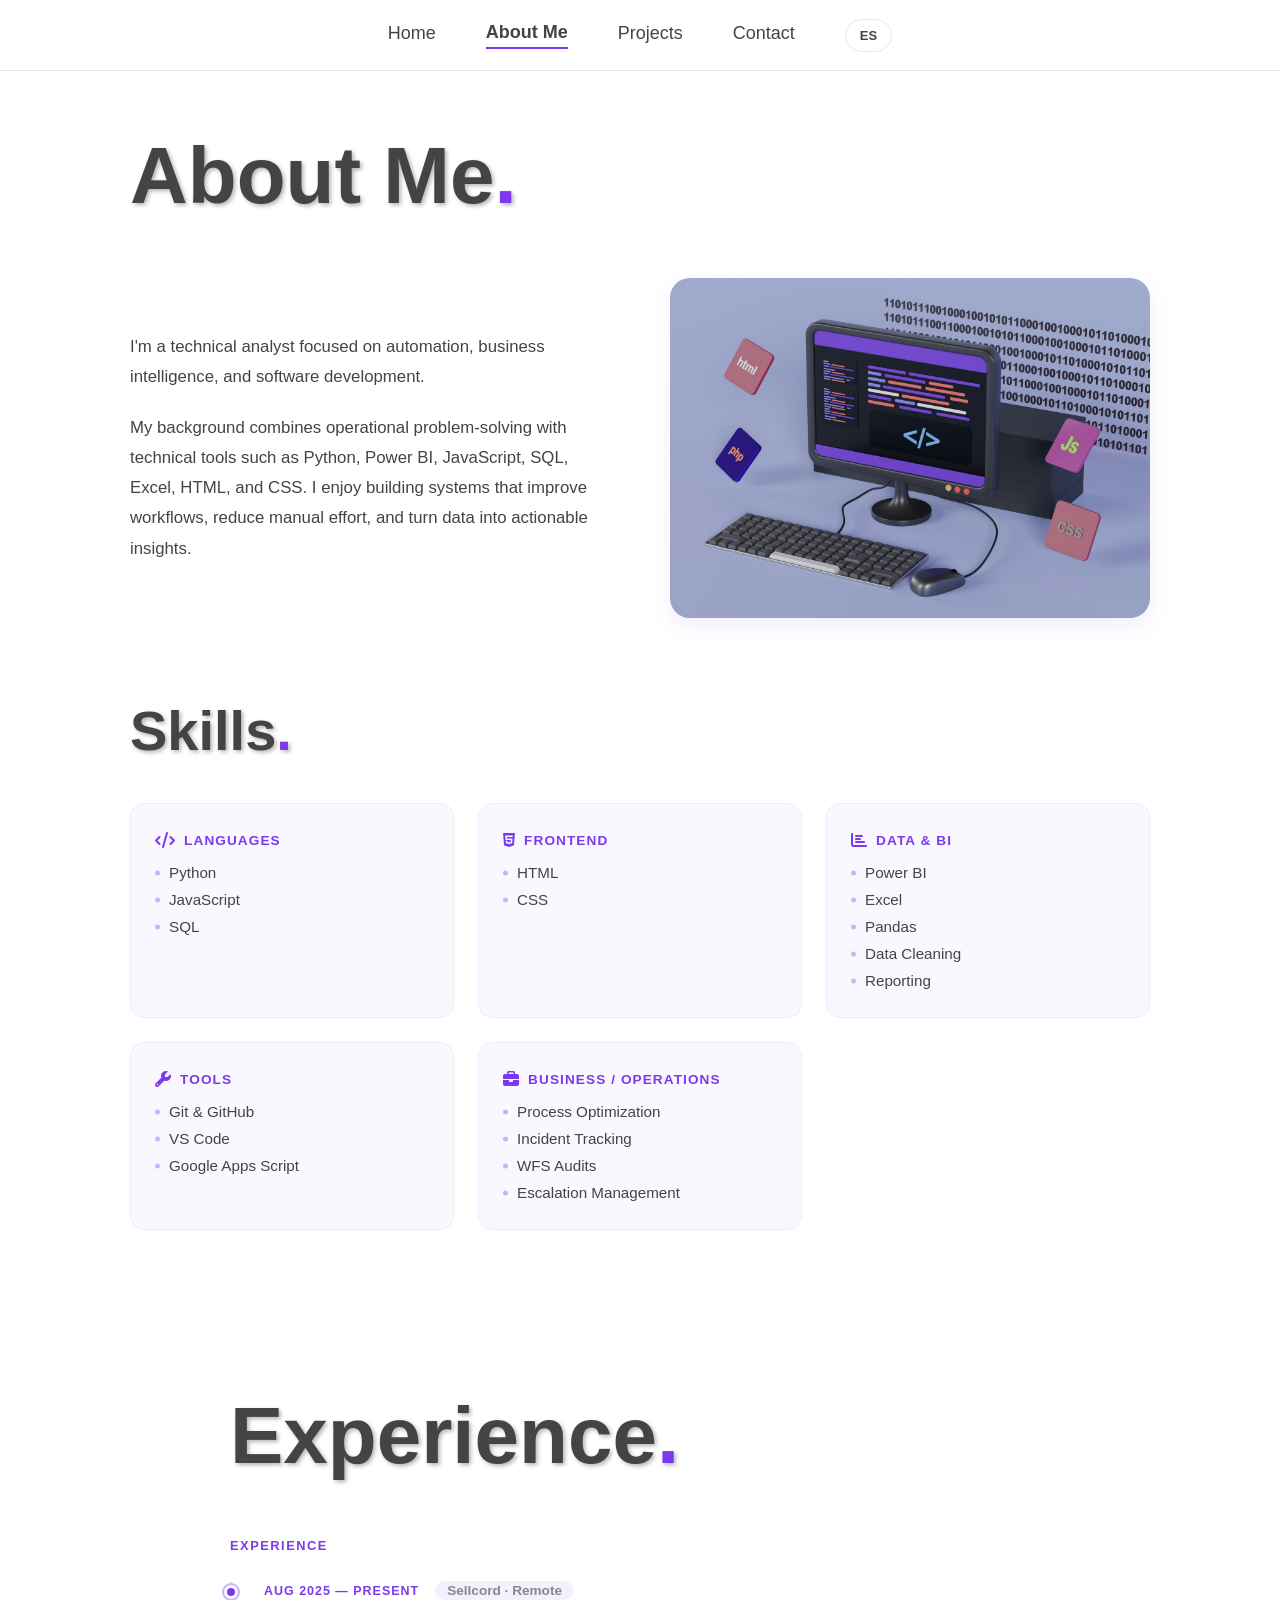
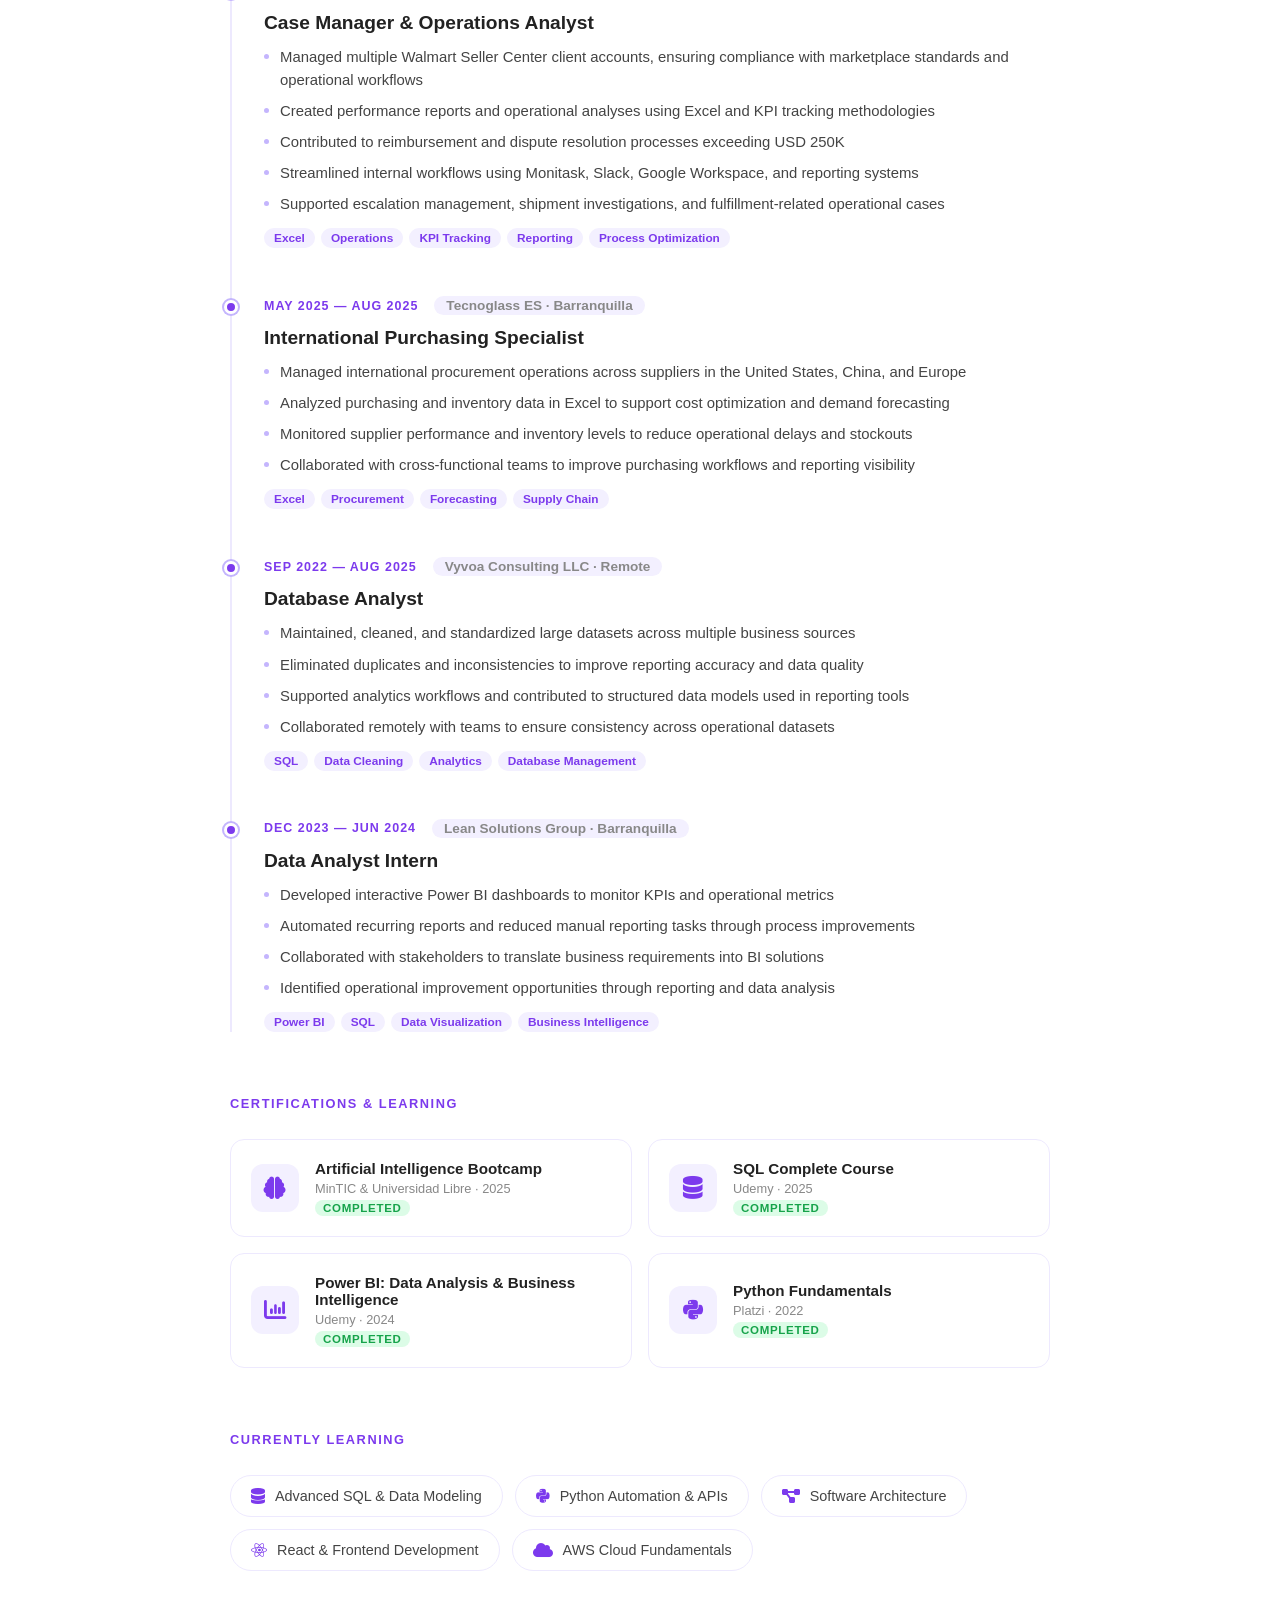
==== commit 1c392eb3: "update" ====
--- a/about.html
+++ b/about.html
@@ -3,7 +3,8 @@
 <head>
     <meta charset="UTF-8">
     <meta name="viewport" content="width=device-width, initial-scale=1.0">
-    <title>About — Melissa Garrido</title>
+    <link rel="icon" type="image/svg+xml" href="Assets/briefcase.svg">
+    <title>Melissa Garrido - Portfolio</title>
     <link rel="stylesheet" href="style.css">
     <link rel="stylesheet" href="https://cdnjs.cloudflare.com/ajax/libs/font-awesome/6.4.0/css/all.min.css">
 </head>
--- a/style.css
+++ b/style.css
@@ -110,8 +110,9 @@
   display: flex;
   flex-direction: column;
   justify-content: center;
-  gap: 20px;
-  padding: 60px 40px 60px 50px;
+  gap: 29px;
+  margin: 20px;
+  
 }
 
 .presentation {
@@ -127,7 +128,7 @@
 
 .main-title {
   font-size: clamp(2rem, 4vw, 62px);
-  font-weight: bold;
+  font-weight: 1000;
   line-height: 1.05;
   text-shadow: var(--text-shadow);
   margin: 0;
@@ -551,7 +552,9 @@
   }
 
   .personal-information {
-    padding: 40px 24px 20px;
+    display: flex;
+    gap: 5px;
+    margin: 5px;
     order: 2;
   }
 
@@ -561,8 +564,8 @@
   }
 
   .photo img {
-    width: 400px;
-    height: 400px;
+    width: 250px;
+    height: 250px;
   }
 
   /* Pets: 2 columns */
@@ -612,23 +615,28 @@
   }
 
   .headerbtn {
-    font-size: 13px;
+    font-size: 10px;
   }
 
   /* Home */
   .personal-information {
-    padding: 24px 16px 20px;
-    gap: 12px;
+    display: flex;
+    text-align: center;
+    align-items: center;
+    gap: 30px;
+    margin: 8px;
+    order: 2;
   }
 
   .main-title {
-    font-size: clamp(2.5rem, 12vw, 60px);
-    line-height: 1.1;
+    font-size: clamp(2rem, 8vw, 5rem);
+    font-weight: bold;
+    text-shadow: var(--text-shadow);
   }
 
   .presentation,
   .index-description {
-    font-size: 15px;
+    font-size: 14px;
   }
 
   .photo img {
@@ -638,7 +646,7 @@
   }
 
   .skills {
-    font-size: 32px;
+    font-size: 20px;
   }
 
   .buttons {
@@ -647,7 +655,7 @@
 
   .cta-btn {
     padding: 9px 16px;
-    font-size: 13px;
+    font-size: 10px;
   }
 
   /* Titles */
@@ -713,14 +721,29 @@
   }
 
   /* Home */
+  .personal-information {
+    display: flex;
+    text-align: center;
+    align-items: center;
+    gap: 30px;
+    margin: 8px;
+    order: 2;
+  }
+
   .main-title {
-    font-size: clamp(2rem, 13vw, 48px);
+    font-size: clamp(2rem, 8vw, 48px);
   }
 
   .presentation,
   .index-description {
-    font-size: 14px;
-  }
+    font-size: 12px;
+  }
+
+ .buttons {
+  display: flex;
+  justify-content: center;
+  align-items: center;
+}
 
   .photo img {
     width: 250px;
@@ -729,7 +752,7 @@
   }
 
   .skills {
-    font-size: 28px;
+    font-size: 20px;
   }
 
   /* Pets: single column */
